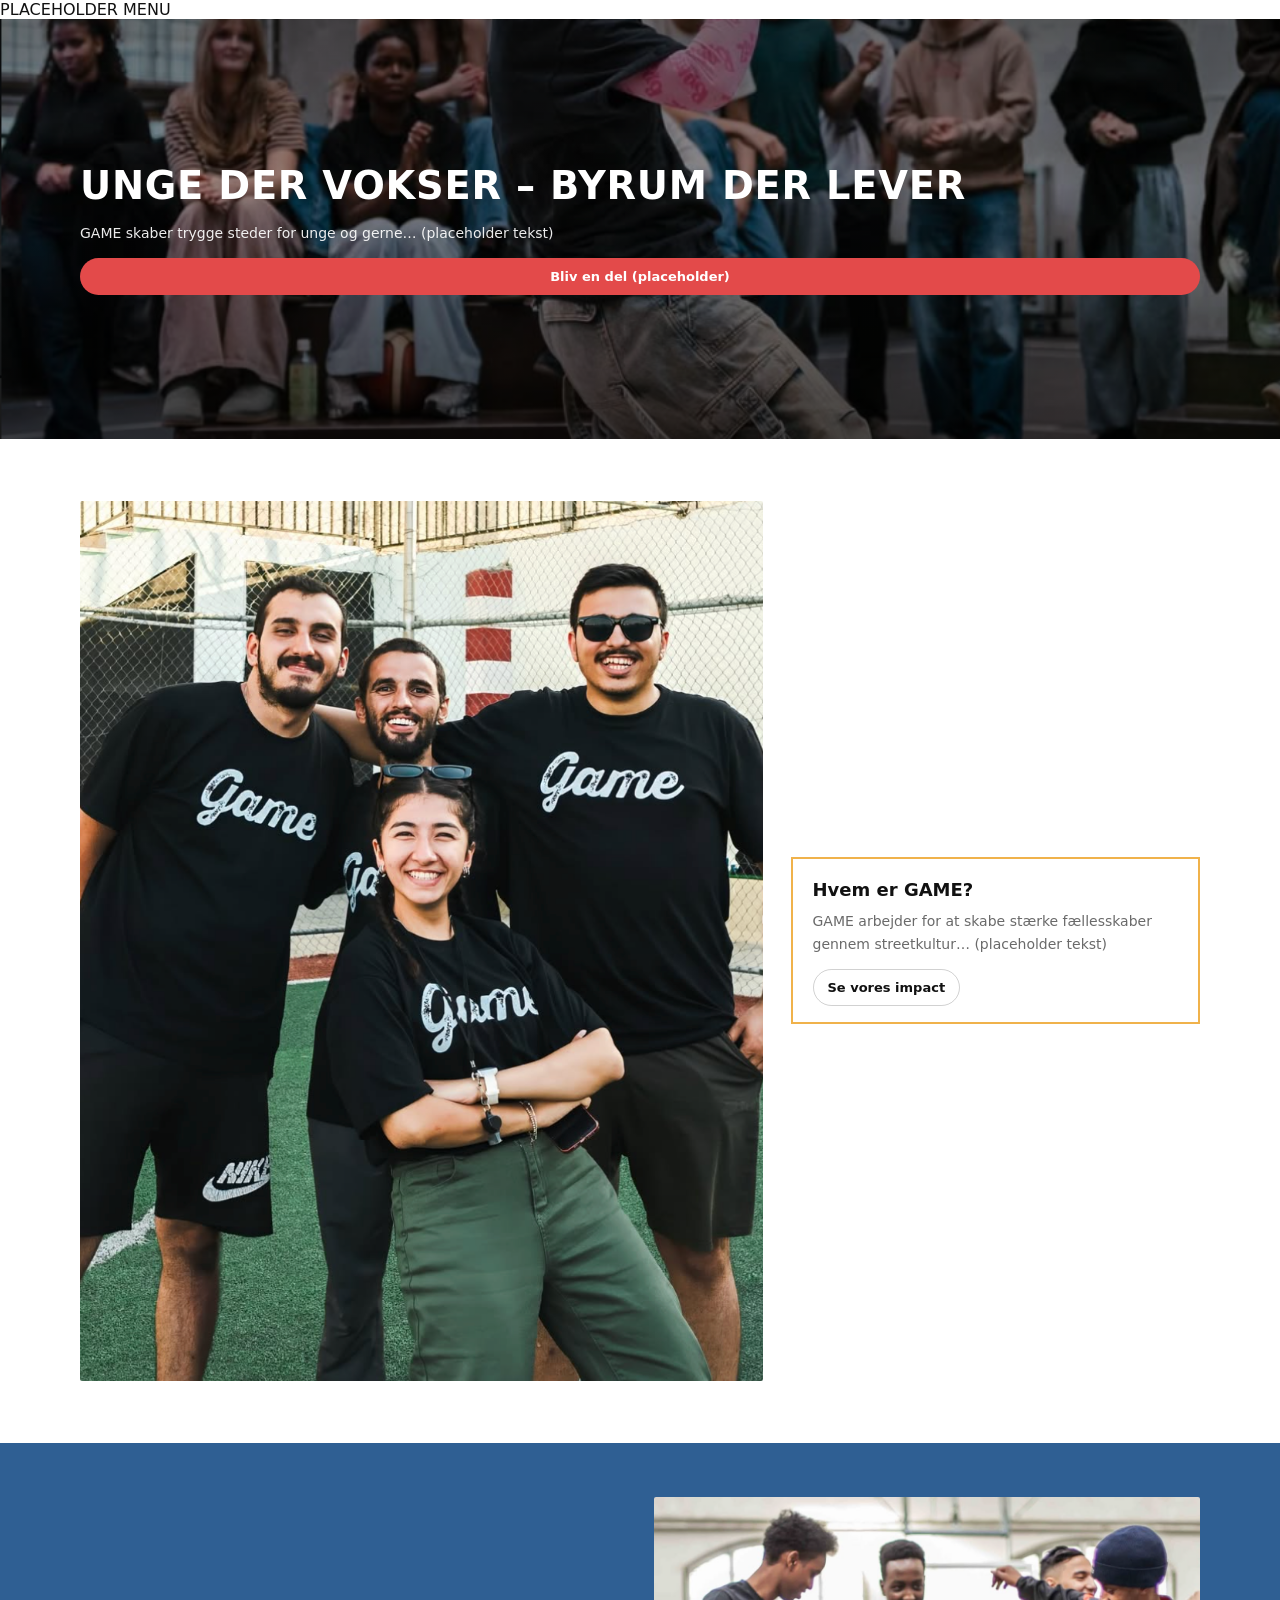
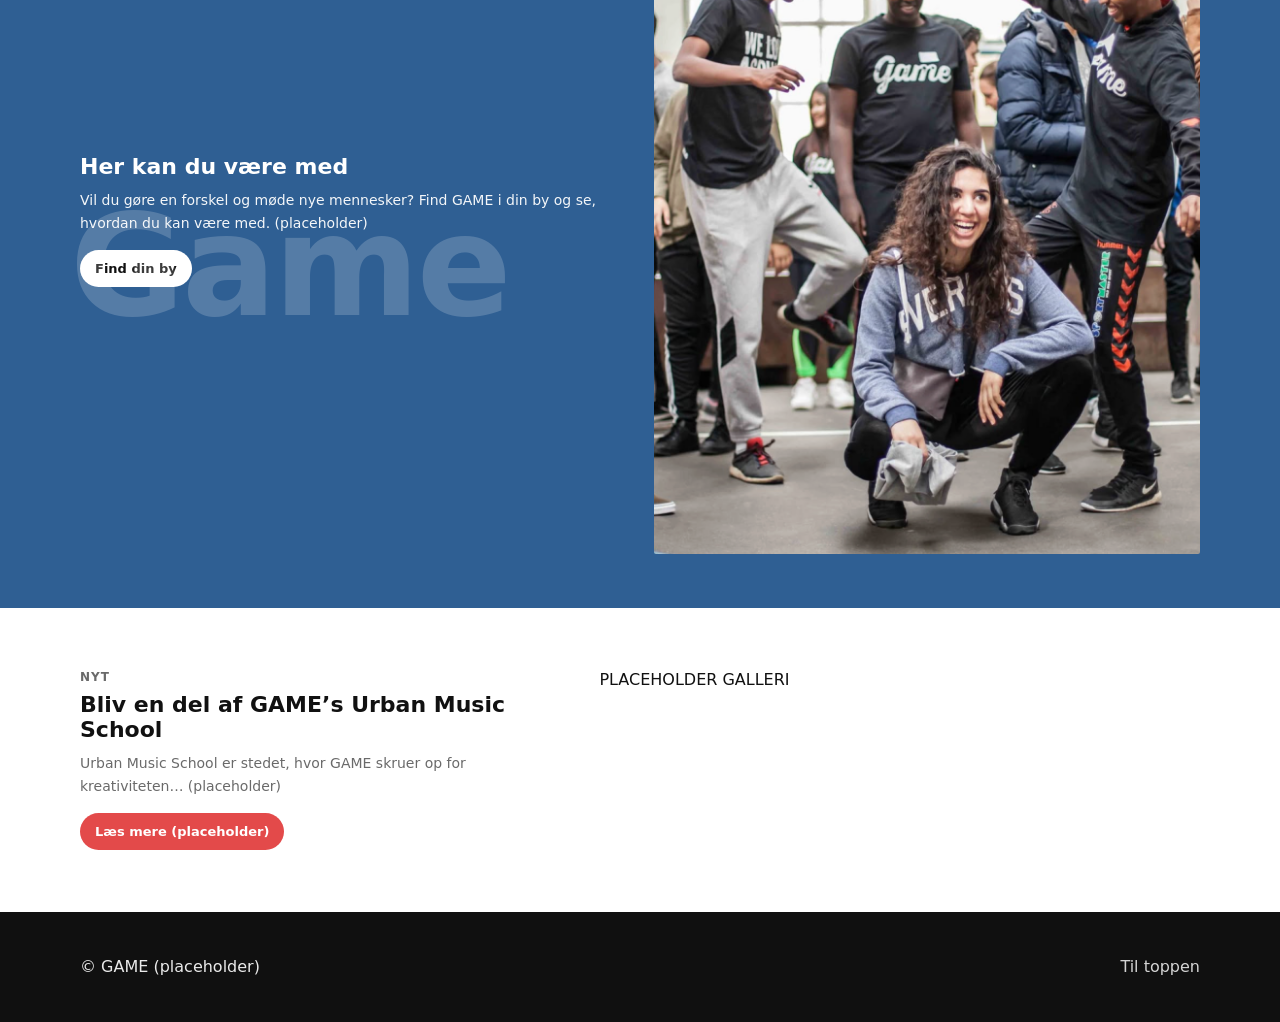
==== index.html @ f518ea64 "Forside 1st commit Mikkel" ====
<!doctype html>
<html lang="da">
<head>
  <meta charset="utf-8" />
  <meta name="viewport" content="width=device-width, initial-scale=1" />
  <title>GAME – Landing</title>
  <link rel="stylesheet" href="style.css" />
</head>

<body>
  <!-- HEADER / NAV -->
  <header>
PLACEHOLDER MENU
  </header>

  <!-- HERO -->
  <section class="hero">
    <img class="hero-img" src="billeder/hero.png" alt="" />
    <div class="hero-dim" aria-hidden="true"></div>

    <div class="container hero-inner">
      <h1 class="hero-title">UNGE DER VOKSER – BYRUM DER LEVER</h1>
      <p class="hero-sub">
        GAME skaber trygge steder for unge og gerne… (placeholder tekst)
      </p>
      <a class="btn btn-primary" href="#vaer-med">Bliv en del (placeholder)</a>
    </div>
  </section>

  <!-- WHO IS GAME -->
  <section class="section" id="hvem-er-game">
    <div class="container who-grid">
      <div class="who-img">
        <img src="billeder/hvem.png" alt="Placeholder billede" />
      </div>

      <div class="who-card">
        <div class="who-card-frame" aria-hidden="true"></div>
        <h2>Hvem er GAME?</h2>
        <p>
          GAME arbejder for at skabe stærke fællesskaber gennem streetkultur…
          (placeholder tekst)
        </p>
        <a class="btn btn-ghost" href="#">Se vores impact</a>
      </div>
    </div>
  </section>

  <!-- BLUE SECTION -->
  <section class="section section-blue" id="vaer-med">
    <div class="container blue-grid">
      <div class="blue-left">
        <h2>Her kan du være med</h2>
        <p>
          Vil du gøre en forskel og møde nye mennesker? Find GAME i din by og se,
          hvordan du kan være med. (placeholder)
        </p>
        <a class="btn btn-light" href="#">Find din by</a>

        <!-- watermark -->
        <div class="blue-watermark" aria-hidden="true">Game</div>
      </div>

      <div class="blue-right">
        <img src="billeder/med.png" alt="Placeholder billede" />
      </div>
    </div>
  </section>

  <!-- NEWS + SLIDER -->
  <section class="section" id="nyheder">
    <div class="container news-grid">
      <div class="news-left">
        <div class="kicker">NYT</div>
        <h2>Bliv en del af GAME’s Urban Music School</h2>
        <p>
          Urban Music School er stedet, hvor GAME skruer op for kreativiteten…
          (placeholder)
        </p>
        <a class="btn btn-primary" href="#">Læs mere (placeholder)</a>
      </div>

      <div>
        PLACEHOLDER GALLERI
      </div>
    
    </div>
  </section>


  <footer class="footer">
    <div class="container footer-inner">
      <p>© GAME (placeholder)</p>
      <a href="#top">Til toppen</a>
    </div>
  </footer>

</body>
</html>
---- style.css ----
:root{
  --container: 1120px;
  --gutter: 22px;

  --text: #111;
  --muted: #6a6a6a;

  --nav-bg: rgba(18,18,18,0.94);
  --nav-text: #f3f3f3;

  --primary: #e34a4a;
  --primary-dark: #cf3f3f;

  --blue: #2f5f93;
  --card-stroke: #f0b24b;

  --radius: 2px; /* screenshot er ret “skarp” */
}

*{ box-sizing: border-box; }
html, body{ height: 100%; }
body{
  margin:0;
  font-family: system-ui, -apple-system, Segoe UI, Roboto, Helvetica, Arial, sans-serif;
  color: var(--text);
}
img{ display:block; max-width:100%; }
a{ text-decoration:none; color:inherit; }
p{ line-height:1.6; }

.container{
  width: min(var(--container), calc(100% - (var(--gutter) * 2)));
  margin-inline:auto;
}

.no-scroll{ overflow:hidden; }

/* ---------------- Header ---------------- */
.site-header{
  background: var(--nav-bg);
  color: var(--nav-text);
  position: relative;
  z-index: 50;
}
.site-header.is-sticky{
  position: sticky;
  top: 0;
}

.header-inner{
  height: 64px;
  display:flex;
  align-items:center;
  justify-content:space-between;
  gap:16px;
}

.brand{
  display:flex;
  align-items:center;
  gap:10px;
  font-weight:800;
  letter-spacing:0.04em;
}
.brand-dot{
  width:10px; height:10px;
  border-radius:999px;
  background:#ffffffcc;
}
.brand-text{ font-size:12px; text-transform:uppercase; }

.nav{
  display:flex;
  align-items:center;
  gap:22px;
}
.nav-link{
  font-size:12px;
  text-transform:uppercase;
  letter-spacing:0.08em;
  opacity:0.92;
  padding:10px 2px;
}
.nav-link:hover{ opacity:1; }

.burger{
  display:none;
  width:46px; height:46px;
  border:0;
  background:transparent;
  cursor:pointer;
}
.burger span{
  display:block;
  height:2px;
  background: var(--nav-text);
  margin:7px 0;
  border-radius:2px;
}

/* mobile nav */
@media (max-width: 900px){
  .burger{ display:block; }

  .nav{
    position: fixed;
    inset: 64px 0 auto 0;
    background: var(--nav-bg);
    padding: 16px var(--gutter) 22px;
    display:none;
    flex-direction:column;
    align-items:flex-start;
    gap: 10px;
    border-top: 1px solid rgba(255,255,255,0.12);
  }
  .nav.is-open{ display:flex; }
  .nav-link{ width:100%; padding:12px 0; }
}

/* ---------------- Hero ---------------- */
.hero{
  position:relative;
  height: 420px;
  overflow:hidden;
}
.hero-img{
  position:absolute;
  inset:0;
  width:100%;
  height:100%;
  object-fit:cover;
}
.hero-dim{
  position:absolute;
  inset:0;
  background:
    linear-gradient(to bottom,
      rgba(0,0,0,0.55),
      rgba(0,0,0,0.38) 40%,
      rgba(0,0,0,0.70)
    );
}
.hero-inner{
  position:relative;
  height:100%;
  display:flex;
  flex-direction:column;
  justify-content:center;
  gap: 14px;
  color:#fff;
  padding: 0;
}
.hero-title{
  margin:0;
  text-transform:uppercase;
  font-weight:900;
  letter-spacing:0.02em;
  font-size: clamp(22px, 3vw, 40px);
}
.hero-sub{
  margin:0;
  max-width: 720px;
  color: rgba(255,255,255,0.92);
  font-size: 14px;
}

@media (max-width: 700px){
  .hero{ height: 460px; }
  .hero-inner{ justify-content:flex-end; padding-bottom: 34px; }
}

/* ---------------- Sections ---------------- */
.section{ padding: 62px 0; }

/* Who-grid */
.who-grid{
  display:grid;
  grid-template-columns: 1.25fr 0.75fr;
  gap: 28px;
  align-items:center;
}
.who-img img{
  border-radius: var(--radius);
}

.who-card{
  position:relative;
  background:#fff;
  padding: 22px 22px 18px;
}
.who-card-frame{
  position:absolute;
  inset: 0;
  border: 2px solid var(--card-stroke);
  pointer-events:none;
}
.who-card h2{
  margin:0 0 10px;
  font-weight:900;
  font-size: 18px;
}
.who-card p{
  margin:0 0 14px;
  color: var(--muted);
  font-size: 14px;
}

@media (max-width: 900px){
  .who-grid{ grid-template-columns: 1fr; }
  .who-card{ order: 2; }
}

/* Blue section */
.section-blue{
  background: var(--blue);
  color:#fff;
  overflow:hidden;
  position:relative;
  padding: 54px 0;
}
.blue-grid{
  display:grid;
  grid-template-columns: 1fr 1fr;
  gap: 28px;
  align-items:center;
  position:relative;
}
.blue-left{
  position:relative;
  padding-bottom: 10px;
}
.blue-left h2{
  margin:0 0 10px;
  font-weight:900;
  font-size: 22px;
}
.blue-left p{
  margin:0 0 16px;
  opacity:0.95;
  max-width: 520px;
  font-size: 14px;
}
.blue-watermark{
  position:absolute;
  left: -10px;
  bottom: -40px;
  font-size: 140px;
  font-weight: 900;
  opacity: 0.18;
  letter-spacing: -0.02em;
  line-height:1;
  user-select:none;
  pointer-events:none;
}
.blue-right img{
  border-radius: var(--radius);
  width:100%;
}

@media (max-width: 900px){
  .blue-grid{ grid-template-columns: 1fr; }
  .blue-watermark{ font-size: 110px; bottom:-34px; }
}

/* News + slider */
.news-grid{
  display:grid;
  grid-template-columns: 0.9fr 1.1fr;
  gap: 28px;
  align-items:start;
}
.kicker{
  font-size: 12px;
  font-weight: 900;
  letter-spacing: 0.08em;
  text-transform: uppercase;
  color: var(--muted);
  margin-bottom: 8px;
}
.news-left h2{
  margin:0 0 10px;
  font-weight: 900;
  font-size: 22px;
}
.news-left p{
  margin:0 0 16px;
  color: var(--muted);
  font-size: 14px;
}

@media (max-width: 900px){
  .news-grid{ grid-template-columns: 1fr; }
}

/* ---------------- Slider ---------------- */
.slider{
  position:relative;
  outline:none;
}
.slider-viewport{
  overflow:hidden;
  border-radius: var(--radius);
}
.slider-track{
  display:flex;
  transition: transform 320ms ease;
  will-change: transform;
}
.slide{
  flex: 0 0 100%;
}
.slide img{
  width:100%;
  height: 330px;
  object-fit: cover;
}

.arrow{
  position:absolute;
  top: 50%;
  transform: translateY(-50%);
  width: 42px;
  height: 42px;
  border-radius: 999px;
  border: 1px solid rgba(0,0,0,0.14);
  background: rgba(255,255,255,0.92);
  cursor:pointer;
  display:grid;
  place-items:center;
  font-size: 22px;
  line-height:1;
}
.arrow:hover{ background:#fff; }
.arrow.prev{ left: 10px; }
.arrow.next{ right: 10px; }

.dots{
  display:flex;
  justify-content:center;
  gap: 10px;
  padding-top: 12px;
}
.dot{
  width: 10px; height: 10px;
  border-radius: 999px;
  border: 1px solid rgba(0,0,0,0.28);
  background: #fff;
  opacity: 0.65;
  cursor:pointer;
}
.dot.is-active{
  opacity: 1;
  background: #111;
}

@media (max-width: 700px){
  .slide img{ height: 260px; }
}

/* ---------------- Buttons ---------------- */
.btn{
  display:inline-flex;
  align-items:center;
  justify-content:center;
  padding: 10px 14px;
  border-radius: 999px;
  font-weight: 800;
  font-size: 13px;
  border: 1px solid transparent;
  white-space: nowrap;
}
.btn-primary{
  background: var(--primary);
  color:#fff;
}
.btn-primary:hover{ background: var(--primary-dark); }

.btn-ghost{
  background: transparent;
  border-color: rgba(0,0,0,0.18);
  color: #111;
}
.btn-ghost:hover{ border-color: rgba(0,0,0,0.4); }

.btn-light{
  background:#fff;
  color:#111;
}
.btn-light:hover{ background:#f2f2f2; }

/* ---------------- Footer ---------------- */
.footer{
  background:#101010;
  color:#eaeaea;
  padding: 26px 0;
}
.footer-inner{
  display:flex;
  align-items:center;
  justify-content:space-between;
  gap: 14px;
}
.footer a{ opacity:0.9; }
.footer a:hover{ opacity:1; }
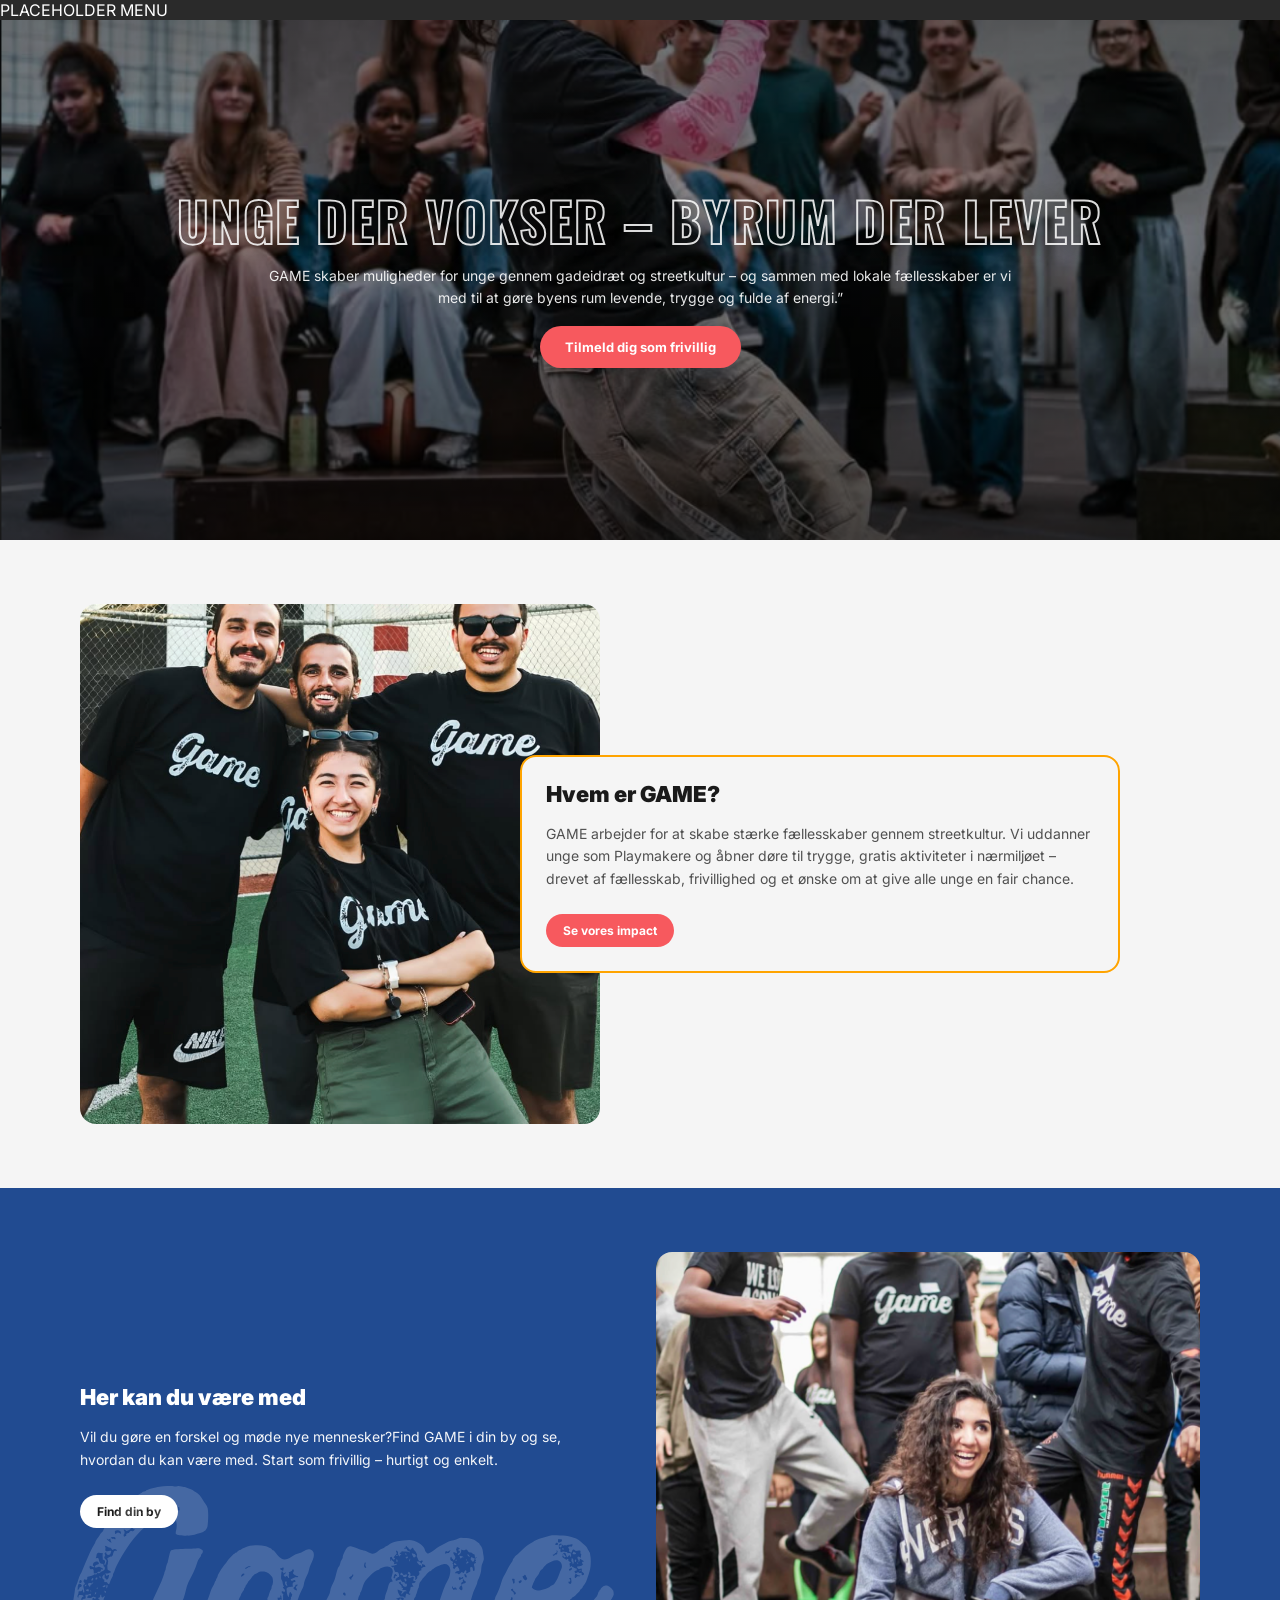
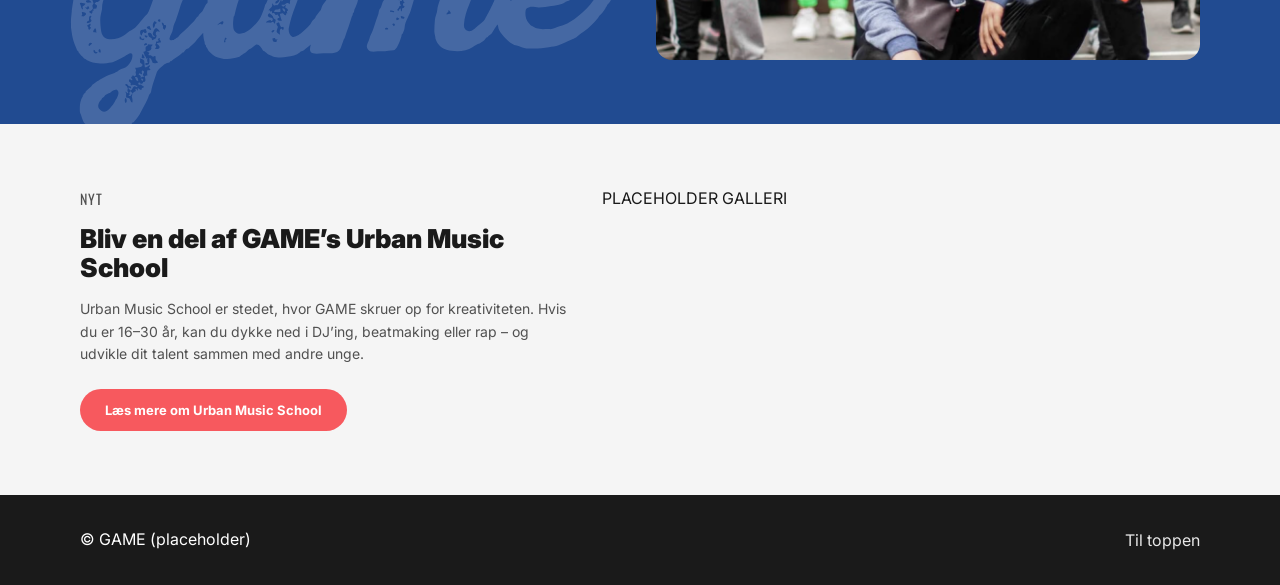
==== commit 2f1f853b: "forside 2nd commit mikkel" ====
--- a/index.html
+++ b/index.html
@@ -1,15 +1,22 @@
+<!-- =========================
+     index.html (COPY/PASTE)
+========================= -->
 <!doctype html>
 <html lang="da">
 <head>
   <meta charset="utf-8" />
   <meta name="viewport" content="width=device-width, initial-scale=1" />
   <title>GAME – Landing</title>
+
   <link rel="stylesheet" href="style.css" />
+
+  <link rel="preconnect" href="https://fonts.googleapis.com">
+  <link rel="preconnect" href="https://fonts.gstatic.com" crossorigin>
+  <link href="https://fonts.googleapis.com/css2?family=Inter:wght@100..900&family=Oswald:wght@200..700&display=swap" rel="stylesheet">
 </head>
 
 <body>
-  <!-- HEADER / NAV -->
-  <header>
+  <header class="site-header" id="top">
 PLACEHOLDER MENU
   </header>
 
@@ -21,72 +28,64 @@
     <div class="container hero-inner">
       <h1 class="hero-title">UNGE DER VOKSER – BYRUM DER LEVER</h1>
       <p class="hero-sub">
-        GAME skaber trygge steder for unge og gerne… (placeholder tekst)
-      </p>
-      <a class="btn btn-primary" href="#vaer-med">Bliv en del (placeholder)</a>
+      GAME skaber muligheder for unge gennem gadeidræt og streetkultur – og sammen med lokale fællesskaber er vi med til at gøre byens rum levende, trygge og fulde af energi.”      </p>
+      <a class="btn btn-primary" href="#vaer-med">Tilmeld dig som frivillig</a>
     </div>
   </section>
 
-  <!-- WHO IS GAME -->
+  <!-- HVEM ER GAME -->
   <section class="section" id="hvem-er-game">
     <div class="container who-grid">
-      <div class="who-img">
-        <img src="billeder/hvem.png" alt="Placeholder billede" />
+      <div class="who-photo">
+        <img src="billeder/hvem.png" alt="Billede af GAME (placeholder)" />
       </div>
 
       <div class="who-card">
-        <div class="who-card-frame" aria-hidden="true"></div>
         <h2>Hvem er GAME?</h2>
         <p>
-          GAME arbejder for at skabe stærke fællesskaber gennem streetkultur…
-          (placeholder tekst)
+        GAME arbejder for at skabe stærke fællesskaber gennem streetkultur. Vi uddanner unge som Playmakere og åbner døre til trygge, gratis aktiviteter i nærmiljøet – drevet af fællesskab, frivillighed og et ønske om at give alle unge en fair chance.
         </p>
-        <a class="btn btn-ghost" href="#">Se vores impact</a>
+        <a class="btn btn-primary btn-small" href="#">Se vores impact</a>
       </div>
     </div>
   </section>
 
-  <!-- BLUE SECTION -->
+  <!-- BLÅ SEKTION -->
   <section class="section section-blue" id="vaer-med">
     <div class="container blue-grid">
       <div class="blue-left">
         <h2>Her kan du være med</h2>
         <p>
-          Vil du gøre en forskel og møde nye mennesker? Find GAME i din by og se,
-          hvordan du kan være med. (placeholder)
+        Vil du gøre en forskel og møde nye mennesker?Find GAME i din by og se, hvordan du kan være med. +Start som frivillig – hurtigt og enkelt.
         </p>
-        <a class="btn btn-light" href="#">Find din by</a>
 
-        <!-- watermark -->
-        <div class="blue-watermark" aria-hidden="true">Game</div>
+        <a class="btn btn-light btn-small" href="#">Find din by</a>
+        <img src="gamelogowhite.svg" class="blue-watermark" aria-hidden="true"></img>
       </div>
 
       <div class="blue-right">
-        <img src="billeder/med.png" alt="Placeholder billede" />
+        <img class="blue-img" src="billeder/med.png" alt="Aktivitetsbillede (placeholder)" />
       </div>
     </div>
   </section>
 
-  <!-- NEWS + SLIDER -->
+  <!-- NYHEDER + GALLERI -->
   <section class="section" id="nyheder">
-    <div class="container news-grid">
-      <div class="news-left">
-        <div class="kicker">NYT</div>
-        <h2>Bliv en del af GAME’s Urban Music School</h2>
-        <p>
-          Urban Music School er stedet, hvor GAME skruer op for kreativiteten…
-          (placeholder)
-        </p>
-        <a class="btn btn-primary" href="#">Læs mere (placeholder)</a>
-      </div>
-
-      <div>
+      <div class="container news-grid">
+        <div class="news-left">
+          <div class="kicker">NYT</div>
+          <h2>Bliv en del af GAME’s Urban Music School</h2>
+          <p>
+          Urban Music School er stedet, hvor GAME skruer op for kreativiteten. Hvis du er 16–30 år, kan du dykke ned i DJ’ing, beatmaking eller rap – og udvikle dit talent sammen med andre unge.
+          </p>
+          <a class="btn btn-primary" href="#">Læs mere om Urban Music School</a>
+        </div>
+        
+    <div>
         PLACEHOLDER GALLERI
-      </div>
-    
     </div>
   </section>
-
 
   <footer class="footer">
     <div class="container footer-inner">
@@ -95,5 +94,6 @@
     </div>
   </footer>
 
+
 </body>
 </html>
--- a/style.css
+++ b/style.css
@@ -1,91 +1,104 @@
+/* =========================
+   style.css (COPY/PASTE)
+========================= */
 :root{
-  --container: 1120px;
-  --gutter: 22px;
-
-  --text: #111;
-  --muted: #6a6a6a;
-
-  --nav-bg: rgba(18,18,18,0.94);
-  --nav-text: #f3f3f3;
-
-  --primary: #e34a4a;
-  --primary-dark: #cf3f3f;
-
-  --blue: #2f5f93;
-  --card-stroke: #f0b24b;
-
-  --radius: 2px; /* screenshot er ret “skarp” */
-}
-
-*{ box-sizing: border-box; }
-html, body{ height: 100%; }
+  /* GRID (designmanual) */
+  --container: 1280px;
+  --pad-desktop: 80px;
+  --pad-tablet: 32px;
+  --pad-mobile: 16px;
+
+  /* 8px spacing */
+  --s1: 8px;
+  --s2: 16px;
+  --s3: 24px;
+  --s4: 32px;
+  --s5: 48px;
+  --s6: 64px;
+
+  /* Farver */
+  --primary: #FFA400;
+  --text: #1A1A1A;
+  --white: #FFFFFF;
+  --bg: #F5F5F5;
+
+  --cta: #F7595E;
+  --cta-hover: #FF4F00;
+
+  --blue: #214B91;
+
+  --nav-height: 64px;
+  --nav-gap: 32px;
+
+  --btn-radius: 100px;
+  --card-radius: 16px; /* tættere på Figma */
+}
+
+*{ box-sizing:border-box; }
+html, body{ height:100%; }
+
 body{
   margin:0;
-  font-family: system-ui, -apple-system, Segoe UI, Roboto, Helvetica, Arial, sans-serif;
+  background: var(--bg);
   color: var(--text);
-}
+  font-family: "Inter", system-ui, -apple-system, Segoe UI, Roboto, Helvetica, Arial, sans-serif;
+}
+
 img{ display:block; max-width:100%; }
-a{ text-decoration:none; color:inherit; }
-p{ line-height:1.6; }
+a{ color:inherit; text-decoration:none; }
+p{ margin:0; line-height:1.6; }
 
 .container{
-  width: min(var(--container), calc(100% - (var(--gutter) * 2)));
+  max-width: var(--container);
   margin-inline:auto;
-}
-
-.no-scroll{ overflow:hidden; }
-
-/* ---------------- Header ---------------- */
+  padding-inline: var(--pad-desktop);
+}
+@media (max-width: 900px){
+  .container{ padding-inline: var(--pad-tablet); }
+}
+@media (max-width: 560px){
+  .container{ padding-inline: var(--pad-mobile); }
+}
+
+/* ---------- HEADER ---------- */
 .site-header{
-  background: var(--nav-bg);
-  color: var(--nav-text);
+  background: rgba(26,26,26,0.92);
+  color: var(--white);
   position: relative;
   z-index: 50;
 }
-.site-header.is-sticky{
-  position: sticky;
-  top: 0;
-}
-
 .header-inner{
-  height: 64px;
+  height: var(--nav-height);
   display:flex;
   align-items:center;
   justify-content:space-between;
-  gap:16px;
-}
-
-.brand{
-  display:flex;
-  align-items:center;
-  gap:10px;
-  font-weight:800;
-  letter-spacing:0.04em;
-}
-.brand-dot{
-  width:10px; height:10px;
-  border-radius:999px;
-  background:#ffffffcc;
-}
-.brand-text{ font-size:12px; text-transform:uppercase; }
-
+  gap: var(--s3);
+}
+.brand-mark{
+  width: 44px;
+  height: 24px;
+  border-radius: 6px;
+  background: rgba(255,255,255,0.14);
+  display:inline-block;
+}
 .nav{
   display:flex;
   align-items:center;
-  gap:22px;
+  gap: var(--nav-gap);
 }
 .nav-link{
-  font-size:12px;
-  text-transform:uppercase;
-  letter-spacing:0.08em;
-  opacity:0.92;
-  padding:10px 2px;
+  font-family: "Oswald", "Inter", sans-serif;
+  font-size: 14px;
+  letter-spacing: 0.06em;
+  text-transform: uppercase;
+  opacity: 0.92;
+  padding: 10px 0;
 }
 .nav-link:hover{ opacity:1; }
 
 .burger{
   display:none;
-  width:46px; height:46px;
+  width:48px; height:48px;
   border:0;
   background:transparent;
   cursor:pointer;
@@ -93,35 +106,41 @@
 .burger span{
   display:block;
   height:2px;
-  background: var(--nav-text);
+  background: var(--white);
   margin:7px 0;
-  border-radius:2px;
-}
-
-/* mobile nav */
+  border-radius:999px;
+}
+
+/* Mobilmenu – JS toggler .is-open */
 @media (max-width: 900px){
   .burger{ display:block; }
 
   .nav{
     position: fixed;
-    inset: 64px 0 auto 0;
-    background: var(--nav-bg);
-    padding: 16px var(--gutter) 22px;
+    left: 0;
+    right: 0;
+    top: var(--nav-height);
+    background: rgba(26,26,26,0.96);
+    padding: var(--s4) var(--pad-tablet);
     display:none;
     flex-direction:column;
     align-items:flex-start;
-    gap: 10px;
+    gap: var(--s2);
     border-top: 1px solid rgba(255,255,255,0.12);
   }
   .nav.is-open{ display:flex; }
   .nav-link{ width:100%; padding:12px 0; }
 }
-
-/* ---------------- Hero ---------------- */
+@media (max-width: 560px){
+  .nav{ padding-inline: var(--pad-mobile); }
+}
+
+/* ---------- HERO ---------- */
 .hero{
   position:relative;
-  height: 420px;
+  height: 520px;
   overflow:hidden;
+  background:#111;
 }
 .hero-img{
   position:absolute;
@@ -133,196 +152,239 @@
 .hero-dim{
   position:absolute;
   inset:0;
-  background:
-    linear-gradient(to bottom,
-      rgba(0,0,0,0.55),
-      rgba(0,0,0,0.38) 40%,
-      rgba(0,0,0,0.70)
-    );
+  background: linear-gradient(to bottom,
+    rgba(0,0,0,0.55),
+    rgba(0,0,0,0.38) 40%,
+    rgba(0,0,0,0.70)
+  );
 }
 .hero-inner{
   position:relative;
   height:100%;
   display:flex;
   flex-direction:column;
+  align-items:center;
   justify-content:center;
-  gap: 14px;
-  color:#fff;
-  padding: 0;
-}
+  text-align:center;
+  gap: var(--s2);
+  color: var(--white);
+}
+
+/* Outline-only (som du nævnte) */
 .hero-title{
   margin:0;
-  text-transform:uppercase;
-  font-weight:900;
-  letter-spacing:0.02em;
-  font-size: clamp(22px, 3vw, 40px);
+  font-family: "Oswald", "Inter", sans-serif;
+  text-transform: uppercase;
+  font-weight: 700;
+  letter-spacing: 0.03em;
+  font-size: clamp(34px, 4.2vw, 64px);
+  line-height: 1.05;
+
+  color: transparent;
+  -webkit-text-stroke: 2px rgba(255,255,255,0.86);
+  text-shadow: 0 2px 18px rgba(0,0,0,0.35);
 }
 .hero-sub{
-  margin:0;
-  max-width: 720px;
-  color: rgba(255,255,255,0.92);
-  font-size: 14px;
-}
-
+  max-width: 760px;
+  font-size: 14px;
+  color: rgba(255,255,255,0.90);
+}
 @media (max-width: 700px){
-  .hero{ height: 460px; }
-  .hero-inner{ justify-content:flex-end; padding-bottom: 34px; }
-}
-
-/* ---------------- Sections ---------------- */
-.section{ padding: 62px 0; }
-
-/* Who-grid */
+  .hero{ height: 560px; }
+  .hero-title{ -webkit-text-stroke-width: 1.6px; }
+  .hero-inner{ justify-content:flex-end; padding-bottom: var(--s5); }
+}
+
+/* ---------- SECTIONS ---------- */
+.section{
+  padding-block: var(--s6);
+}
+
+/* ======================================================
+   HVEM ER GAME (Figma overlap: kort overlapper fra højre)
+====================================================== */
 .who-grid{
-  display:grid;
-  grid-template-columns: 1.25fr 0.75fr;
-  gap: 28px;
-  align-items:center;
-}
-.who-img img{
-  border-radius: var(--radius);
-}
-
+  position: relative;
+  display: grid;
+  grid-template-columns: 520px 1fr; /* billede venstre, kort højre */
+  gap: 0; /* overlap styrer vi med margin */
+  align-items: center;
+}
+
+/* billed-boks med stabilt format (så aspect ratio ikke “drifter”) */
+.who-photo{
+  width: 520px;
+  aspect-ratio: 1 / 1;           /* tæt på Figma (nær-kvadratisk) */
+  border-radius: var(--card-radius);
+  overflow: hidden;
+  background: #ddd;
+}
+.who-photo img{
+  width:100%;
+  height:100%;
+  object-fit: cover;
+}
+
+/* kortet ligger i højre kolonne men trækkes ind over billedet */
 .who-card{
-  position:relative;
-  background:#fff;
-  padding: 22px 22px 18px;
-}
-.who-card-frame{
-  position:absolute;
-  inset: 0;
-  border: 2px solid var(--card-stroke);
-  pointer-events:none;
-}
+  background: var(--bg);
+  border: 2px solid var(--primary);
+  border-radius: var(--card-radius);
+  padding: 24px;
+  width: min(640px, 100%);
+  margin-left: -80px;            /* selve overlap-effekten */
+  box-shadow: none;
+}
+
 .who-card h2{
-  margin:0 0 10px;
-  font-weight:900;
-  font-size: 18px;
+  margin: 0 0 var(--s2);
+  font-weight: 900;
+  font-size: 22px;
 }
 .who-card p{
-  margin:0 0 14px;
-  color: var(--muted);
-  font-size: 14px;
-}
-
-@media (max-width: 900px){
-  .who-grid{ grid-template-columns: 1fr; }
-  .who-card{ order: 2; }
-}
-
-/* Blue section */
+  margin: 0 0 var(--s3);
+  color: rgba(26,26,26,0.75);
+  font-size: 14px;
+}
+
+/* Responsive: stack på mobil, ingen overlap */
+@media (max-width: 980px){
+  .who-grid{
+    grid-template-columns: 1fr;
+    gap: var(--s3);
+    align-items: start;
+  }
+  .who-photo{
+    width: 100%;
+    aspect-ratio: 16 / 10;
+  }
+  .who-card{
+    width: 100%;
+    margin-left: 0;
+    margin-top: -40px; /* lille overlap opad er okay på mobil */
+  }
+}
+@media (max-width: 560px){
+  .who-card{ margin-top: -28px; }
+}
+
+/* ---------- BLÅ SEKTION ---------- */
 .section-blue{
   background: var(--blue);
-  color:#fff;
+  color: var(--white);
+  position:relative;
   overflow:hidden;
-  position:relative;
-  padding: 54px 0;
+  padding: var(--s6) 0;
 }
 .blue-grid{
   display:grid;
   grid-template-columns: 1fr 1fr;
-  gap: 28px;
-  align-items:center;
-  position:relative;
+  gap: var(--s4);
+  align-items:center;
 }
 .blue-left{
-  position:relative;
-  padding-bottom: 10px;
+  position: relative;
 }
 .blue-left h2{
-  margin:0 0 10px;
-  font-weight:900;
+  margin: 0 0 var(--s2);
+  font-weight: 900;
   font-size: 22px;
 }
 .blue-left p{
-  margin:0 0 16px;
-  opacity:0.95;
+  margin: 0 0 var(--s3);
   max-width: 520px;
+  opacity: 0.95;
   font-size: 14px;
 }
 .blue-watermark{
   position:absolute;
   left: -10px;
-  bottom: -40px;
-  font-size: 140px;
-  font-weight: 900;
-  opacity: 0.18;
-  letter-spacing: -0.02em;
-  line-height:1;
+  bottom: -200px;
+  width: 100%;
+  height: auto;
+  opacity: 0.16;
+  pointer-events:none;
   user-select:none;
-  pointer-events:none;
-}
-.blue-right img{
-  border-radius: var(--radius);
+  transform: rotate(-2deg);
+}
+.blue-right{
+  width: 100%;
+  aspect-ratio: 4 / 3;
+  overflow:hidden;
+  border-radius: var(--card-radius);
+  background:#ddd;
+}
+.blue-img{
   width:100%;
-}
-
+  height:100%;
+  object-fit: cover;
+}
 @media (max-width: 900px){
   .blue-grid{ grid-template-columns: 1fr; }
-  .blue-watermark{ font-size: 110px; bottom:-34px; }
-}
-
-/* News + slider */
+  .blue-watermark{ font-size: 120px; bottom: -42px; }
+  .blue-right{ aspect-ratio: 16 / 10; }
+}
+
+/* ---------- NYHEDER ---------- */
 .news-grid{
   display:grid;
   grid-template-columns: 0.9fr 1.1fr;
-  gap: 28px;
+  gap: var(--s4);
   align-items:start;
 }
 .kicker{
-  font-size: 12px;
-  font-weight: 900;
+  font-family: "Oswald", "Inter", sans-serif;
+  font-size: 14px;
   letter-spacing: 0.08em;
   text-transform: uppercase;
-  color: var(--muted);
-  margin-bottom: 8px;
+  color: rgba(26,26,26,0.75);
+  margin-bottom: var(--s2);
 }
 .news-left h2{
-  margin:0 0 10px;
+  margin: 0 0 var(--s2);
   font-weight: 900;
-  font-size: 22px;
+  font-size: 26px;
+  line-height: 1.1;
 }
 .news-left p{
-  margin:0 0 16px;
-  color: var(--muted);
-  font-size: 14px;
-}
-
+  margin: 0 0 var(--s3);
+  color: rgba(26,26,26,0.75);
+  font-size: 14px;
+}
 @media (max-width: 900px){
   .news-grid{ grid-template-columns: 1fr; }
 }
 
-/* ---------------- Slider ---------------- */
-.slider{
-  position:relative;
-  outline:none;
-}
+/* ---------- SLIDER SKELETON ---------- */
+.slider{ position:relative; }
 .slider-viewport{
   overflow:hidden;
-  border-radius: var(--radius);
+  border-radius: var(--card-radius);
+  background:#fff;
 }
 .slider-track{
   display:flex;
+  transform: translateX(0%);
   transition: transform 320ms ease;
   will-change: transform;
 }
-.slide{
-  flex: 0 0 100%;
-}
-.slide img{
+.slide{ flex: 0 0 100%; }
+.slide-img{
   width:100%;
-  height: 330px;
+  aspect-ratio: 16 / 10;
   object-fit: cover;
-}
-
+  display:block;
+}
+
+/* Pile */
 .arrow{
   position:absolute;
   top: 50%;
   transform: translateY(-50%);
-  width: 42px;
-  height: 42px;
+  width: 44px;
+  height: 44px;
   border-radius: 999px;
-  border: 1px solid rgba(0,0,0,0.14);
+  border: 1px solid rgba(26,26,26,0.20);
   background: rgba(255,255,255,0.92);
   cursor:pointer;
   display:grid;
@@ -330,75 +392,77 @@
   font-size: 22px;
   line-height:1;
 }
-.arrow:hover{ background:#fff; }
 .arrow.prev{ left: 10px; }
 .arrow.next{ right: 10px; }
 
+/* Dots */
 .dots{
   display:flex;
   justify-content:center;
   gap: 10px;
-  padding-top: 12px;
+  padding-top: var(--s2);
 }
 .dot{
-  width: 10px; height: 10px;
+  width: 10px;
+  height: 10px;
   border-radius: 999px;
-  border: 1px solid rgba(0,0,0,0.28);
-  background: #fff;
-  opacity: 0.65;
+  border: 1px solid rgba(26,26,26,0.30);
+  background:#fff;
+  opacity:0.6;
   cursor:pointer;
 }
 .dot.is-active{
-  opacity: 1;
-  background: #111;
-}
-
-@media (max-width: 700px){
-  .slide img{ height: 260px; }
-}
-
-/* ---------------- Buttons ---------------- */
+  opacity:1;
+  background: var(--text);
+}
+
+/* ---------- KNAPPER ---------- */
 .btn{
   display:inline-flex;
   align-items:center;
   justify-content:center;
-  padding: 10px 14px;
-  border-radius: 999px;
-  font-weight: 800;
+  padding: 12px 24px;
+  border-radius: var(--btn-radius);
+  font-weight: 700;
   font-size: 13px;
   border: 1px solid transparent;
   white-space: nowrap;
 }
+.btn-small{
+  padding: 8px 16px;
+  font-size: 12px;
+}
 .btn-primary{
-  background: var(--primary);
-  color:#fff;
-}
-.btn-primary:hover{ background: var(--primary-dark); }
-
+  background: var(--cta);
+  color: var(--white);
+}
+.btn-primary:hover{ background: var(--cta-hover); }
+
+.btn-light{
+  background: var(--white);
+  color: var(--text);
+}
+.btn-light:hover{ background:#f0f0f0; }
+
+/* ghost til evt. senere */
 .btn-ghost{
   background: transparent;
-  border-color: rgba(0,0,0,0.18);
-  color: #111;
-}
-.btn-ghost:hover{ border-color: rgba(0,0,0,0.4); }
-
-.btn-light{
-  background:#fff;
-  color:#111;
-}
-.btn-light:hover{ background:#f2f2f2; }
-
-/* ---------------- Footer ---------------- */
+  border-color: rgba(26,26,26,0.18);
+  color: var(--text);
+}
+.btn-ghost:hover{ border-color: rgba(26,26,26,0.40); }
+
+/* ---------- FOOTER ---------- */
 .footer{
-  background:#101010;
-  color:#eaeaea;
-  padding: 26px 0;
+  background: var(--text);
+  color: var(--white);
+  padding-block: var(--s4);
 }
 .footer-inner{
   display:flex;
   align-items:center;
   justify-content:space-between;
-  gap: 14px;
+  gap: var(--s3);
 }
 .footer a{ opacity:0.9; }
 .footer a:hover{ opacity:1; }
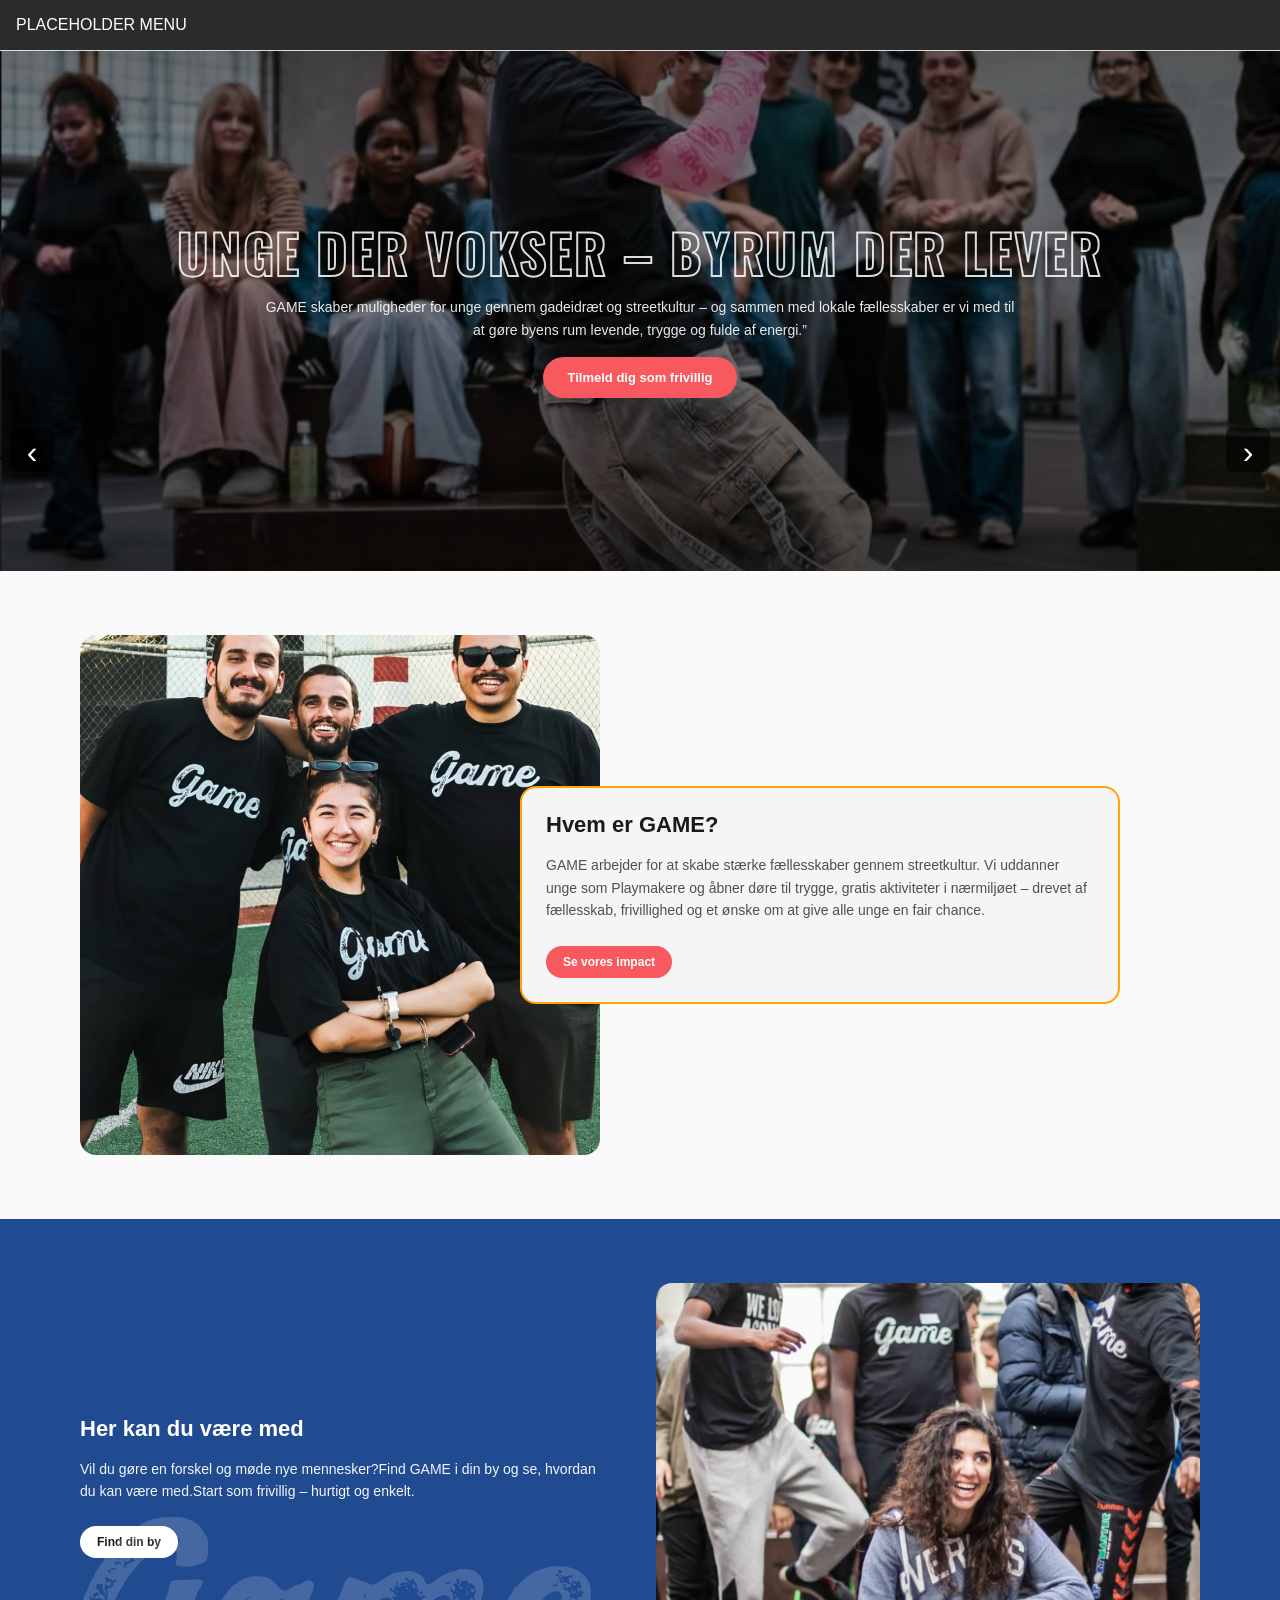
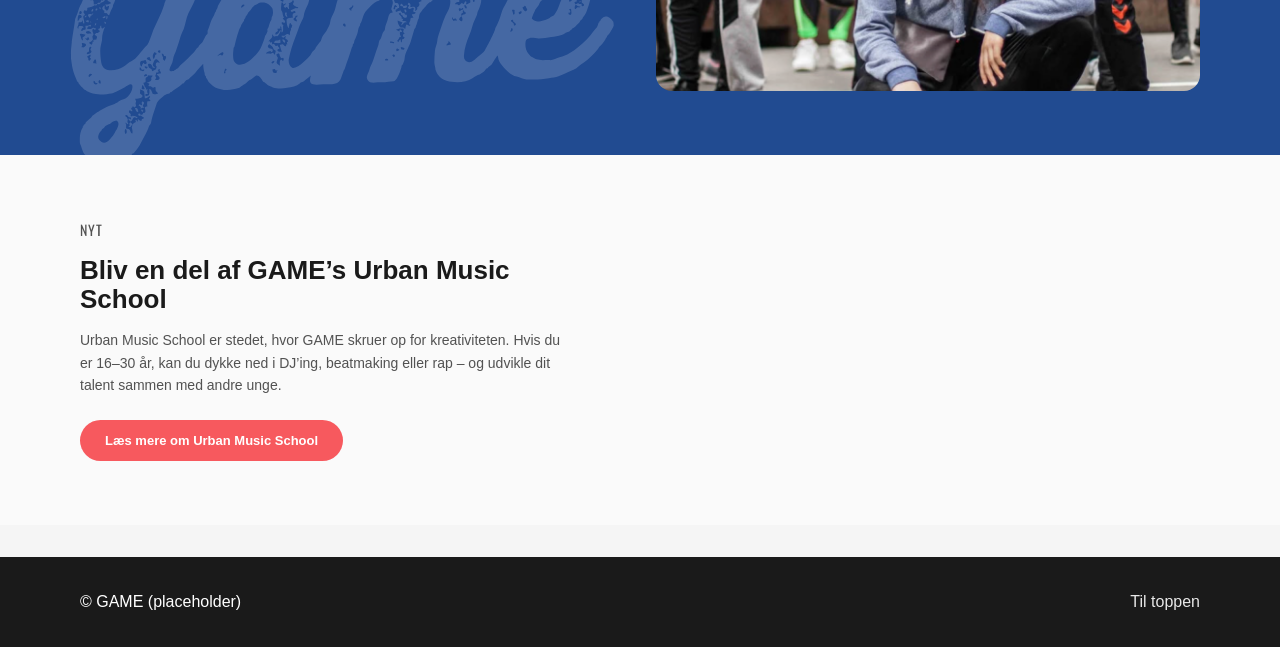
==== commit 9248560a: "ret" ====
--- a/index.html
+++ b/index.html
@@ -56,8 +56,7 @@
       <div class="blue-left">
         <h2>Her kan du være med</h2>
         <p>
-        Vil du gøre en forskel og møde nye mennesker?Find GAME i din by og se, hvordan du kan være med. -Start som frivillig – hurtigt og enkelt.
+        Vil du gøre en forskel og møde nye mennesker?Find GAME i din by og se, hvordan du kan være med.Start som frivillig – hurtigt og enkelt.
         </p>
 
         <a class="btn btn-light btn-small" href="#">Find din by</a>
@@ -83,10 +82,24 @@
         </div>
         
     <div>
-        PLACEHOLDER GALLERI
+       <main>
     </div>
   </section>
 
+  <section>
+      <!-- Pile -->
+    <button id="prevBtn" class="arrow arrow--left">‹</button>
+    <button id="nextBtn" class="arrow arrow--right">›</button>
+
+    <!-- Her indsætter JavaScript billederne -->
+    <section id="gallery" class="gallery"></section>
+
+</main>
+
+<script src="billedegalleri.js"></script>
+  </section>
+
+  
   <footer class="footer">
     <div class="container footer-inner">
       <p>© GAME (placeholder)</p>
--- a/style.css
+++ b/style.css
@@ -452,6 +452,76 @@
 }
 .btn-ghost:hover{ border-color: rgba(26,26,26,0.40); }
 
+body {
+   margin: 0;
+   font-family: Arial, sans-serif;
+   background: #fafafa;
+}
+
+
+header {
+   padding: 1rem;
+   background: #fff3cd;
+   border-bottom: 1px solid #ddd;
+}
+
+
+/* ===== MOBILE FIRST ===== */
+/* 1 billede ad gangen + centreret */
+.gallery {
+   display: grid;
+   grid-template-columns: 1fr; /* ét billede */
+   gap: 1rem;
+   padding: 1rem;
+   justify-items: center; /* centrerer billederne */
+   background-color: #f5f5f5;
+}
+
+
+.gallery__item img {
+   width: 100%;        /* gør billedet fleksibelt på mobil */
+   max-width: 400px;   /* men må gerne være 400px på større skærme */
+   height: 400px;
+   object-fit: cover;
+}
+
+
+/* Pile */
+.arrow {
+   position: fixed;
+   top: 50%;
+   transform: translateY(-50%);
+   background: #00000088;
+   color: white;
+   border: none;
+   font-size: 2rem;
+   padding: 0.5rem 1rem;
+   cursor: pointer;
+   z-index: 10;
+   border-radius: 6px;
+}
+
+
+.arrow--left {
+   left: 10px;
+}
+
+
+.arrow--right {
+   right: 10px;
+}
+
+
+/* ===== DESKTOP ===== */
+/* 3 billeder i række + centreret */
+@media (min-width: 768px) {
+   .gallery {
+       grid-template-columns: repeat(3, 1fr);
+       justify-items: center;
+   }
+}
+
+
 /* ---------- FOOTER ---------- */
 .footer{
   background: var(--text);
@@ -466,3 +536,6 @@
 }
 .footer a{ opacity:0.9; }
 .footer a:hover{ opacity:1; }
+
+
+
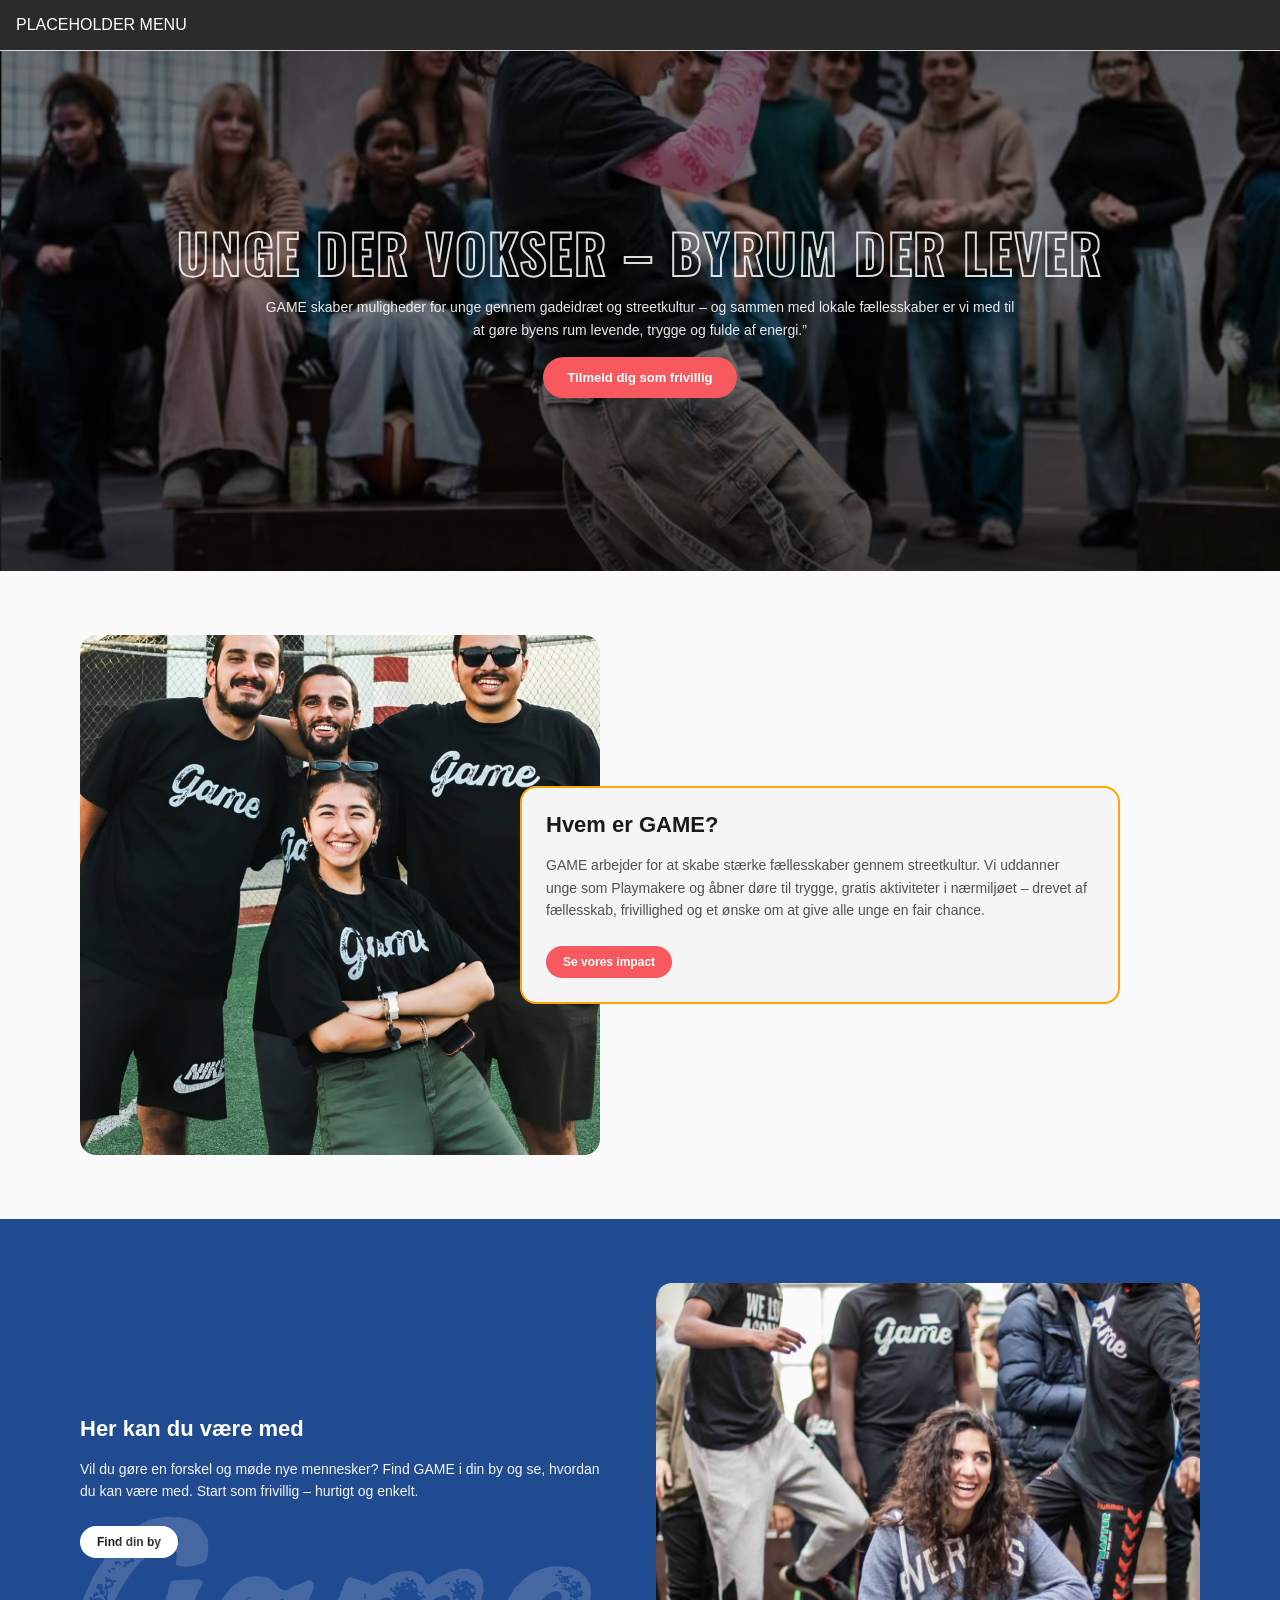
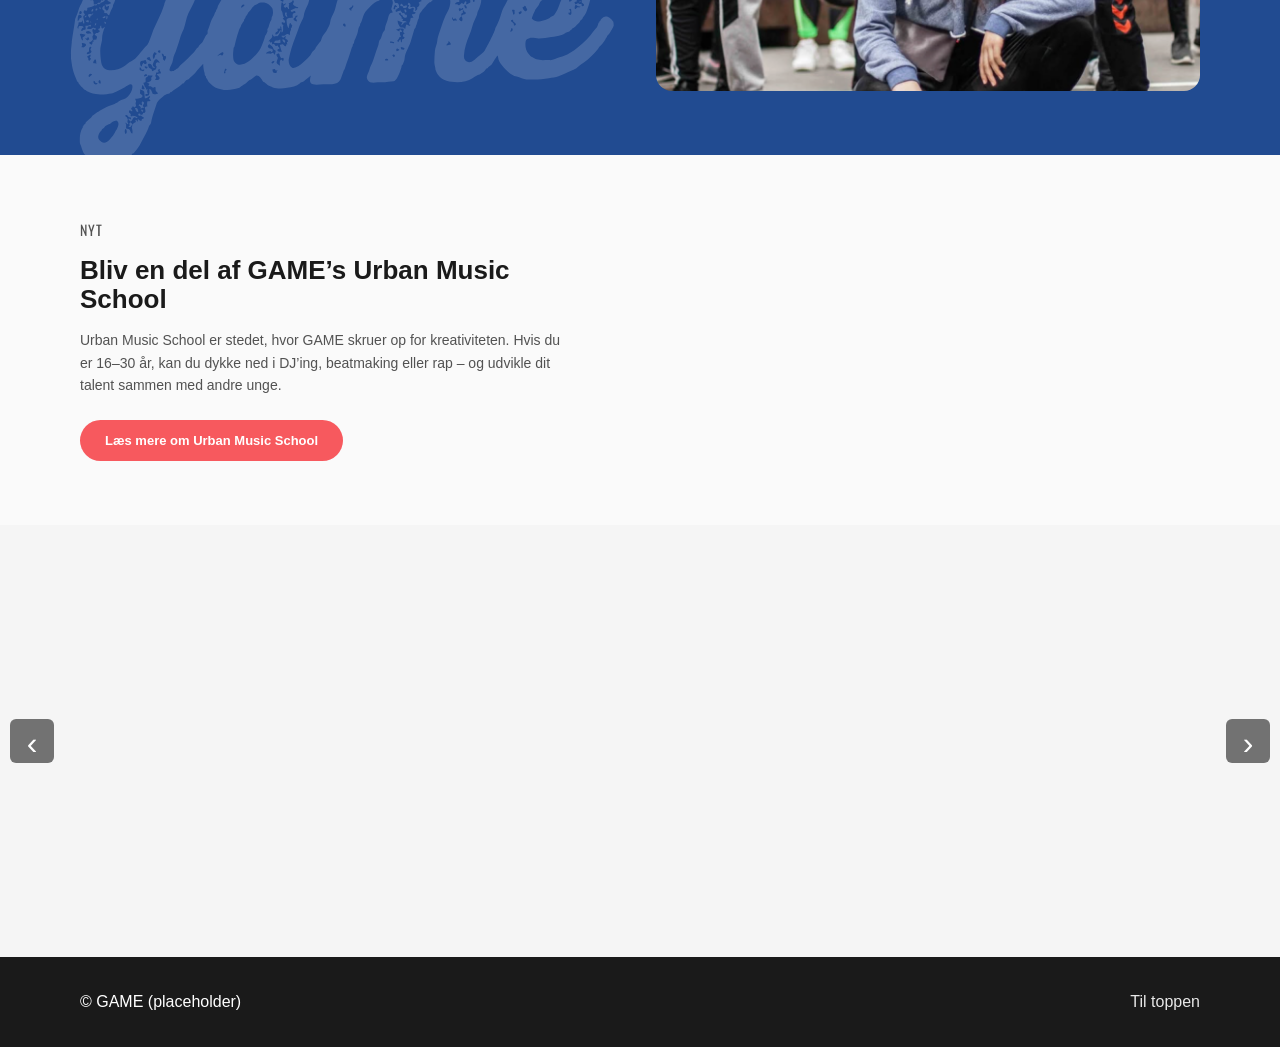
==== commit 7641d509: "galleri" ====
--- a/index.html
+++ b/index.html
@@ -1,6 +1,3 @@
-<!-- =========================
-     index.html (COPY/PASTE)
-========================= -->
 <!doctype html>
 <html lang="da">
 <head>
@@ -16,8 +13,9 @@
 </head>
 
 <body>
+
   <header class="site-header" id="top">
-PLACEHOLDER MENU
+    PLACEHOLDER MENU
   </header>
 
   <!-- HERO -->
@@ -28,7 +26,8 @@
     <div class="container hero-inner">
       <h1 class="hero-title">UNGE DER VOKSER – BYRUM DER LEVER</h1>
       <p class="hero-sub">
-      GAME skaber muligheder for unge gennem gadeidræt og streetkultur – og sammen med lokale fællesskaber er vi med til at gøre byens rum levende, trygge og fulde af energi.”      </p>
+        GAME skaber muligheder for unge gennem gadeidræt og streetkultur – og sammen med lokale fællesskaber er vi med til at gøre byens rum levende, trygge og fulde af energi.”
+      </p>
       <a class="btn btn-primary" href="#vaer-med">Tilmeld dig som frivillig</a>
     </div>
   </section>
@@ -43,7 +42,7 @@
       <div class="who-card">
         <h2>Hvem er GAME?</h2>
         <p>
-        GAME arbejder for at skabe stærke fællesskaber gennem streetkultur. Vi uddanner unge som Playmakere og åbner døre til trygge, gratis aktiviteter i nærmiljøet – drevet af fællesskab, frivillighed og et ønske om at give alle unge en fair chance.
+          GAME arbejder for at skabe stærke fællesskaber gennem streetkultur. Vi uddanner unge som Playmakere og åbner døre til trygge, gratis aktiviteter i nærmiljøet – drevet af fællesskab, frivillighed og et ønske om at give alle unge en fair chance.
         </p>
         <a class="btn btn-primary btn-small" href="#">Se vores impact</a>
       </div>
@@ -56,11 +55,11 @@
       <div class="blue-left">
         <h2>Her kan du være med</h2>
         <p>
-        Vil du gøre en forskel og møde nye mennesker?Find GAME i din by og se, hvordan du kan være med.Start som frivillig – hurtigt og enkelt.
+          Vil du gøre en forskel og møde nye mennesker? Find GAME i din by og se, hvordan du kan være med. Start som frivillig – hurtigt og enkelt.
         </p>
 
         <a class="btn btn-light btn-small" href="#">Find din by</a>
-        <img src="gamelogowhite.svg" class="blue-watermark" aria-hidden="true"></img>
+        <img src="gamelogowhite.svg" class="blue-watermark" aria-hidden="true">
       </div>
 
       <div class="blue-right">
@@ -69,37 +68,38 @@
     </div>
   </section>
 
-  <!-- NYHEDER + GALLERI -->
+  <!-- NYHEDER -->
   <section class="section" id="nyheder">
-      <div class="container news-grid">
-        <div class="news-left">
-          <div class="kicker">NYT</div>
-          <h2>Bliv en del af GAME’s Urban Music School</h2>
-          <p>
+    <div class="container news-grid">
+      <div class="news-left">
+        <div class="kicker">NYT</div>
+        <h2>Bliv en del af GAME’s Urban Music School</h2>
+        <p>
           Urban Music School er stedet, hvor GAME skruer op for kreativiteten. Hvis du er 16–30 år, kan du dykke ned i DJ’ing, beatmaking eller rap – og udvikle dit talent sammen med andre unge.
-          </p>
-          <a class="btn btn-primary" href="#">Læs mere om Urban Music School</a>
-        </div>
-        
-    <div>
-       <main>
+        </p>
+        <a class="btn btn-primary" href="#">Læs mere om Urban Music School</a>
+      </div>
     </div>
   </section>
 
-  <section>
-      <!-- Pile -->
+  <!-- GALLERI + PILE -->
+  <!-- GALLERI -->
+<main>
+  <section class="gallery-section">
+
+    <!-- Pile -->
     <button id="prevBtn" class="arrow arrow--left">‹</button>
     <button id="nextBtn" class="arrow arrow--right">›</button>
 
-    <!-- Her indsætter JavaScript billederne -->
+    <!-- Galleri -->
     <section id="gallery" class="gallery"></section>
 
+  </section>
 </main>
 
 <script src="billedegalleri.js"></script>
-  </section>
 
-  
+
   <footer class="footer">
     <div class="container footer-inner">
       <p>© GAME (placeholder)</p>
@@ -107,6 +107,5 @@
     </div>
   </footer>
 
-
 </body>
-</html>
+</html>
--- a/style.css
+++ b/style.css
@@ -486,19 +486,22 @@
 }
 
 
-/* Pile */
+.gallery-section {
+    position: relative; /* vigtigt! – pile placeres relativt til galleriet */
+}
+
 .arrow {
-   position: fixed;
-   top: 50%;
-   transform: translateY(-50%);
-   background: #00000088;
-   color: white;
-   border: none;
-   font-size: 2rem;
-   padding: 0.5rem 1rem;
-   cursor: pointer;
-   z-index: 10;
-   border-radius: 6px;
+    position: absolute; /* ikke fixed */
+    top: 50%;
+    transform: translateY(-50%);
+    background: #00000088;
+    color: white;
+    border: none;
+    font-size: 2rem;
+    padding: 0.5rem 1rem;
+    cursor: pointer;
+    z-index: 5;
+    border-radius: 6px;
 }
 
 
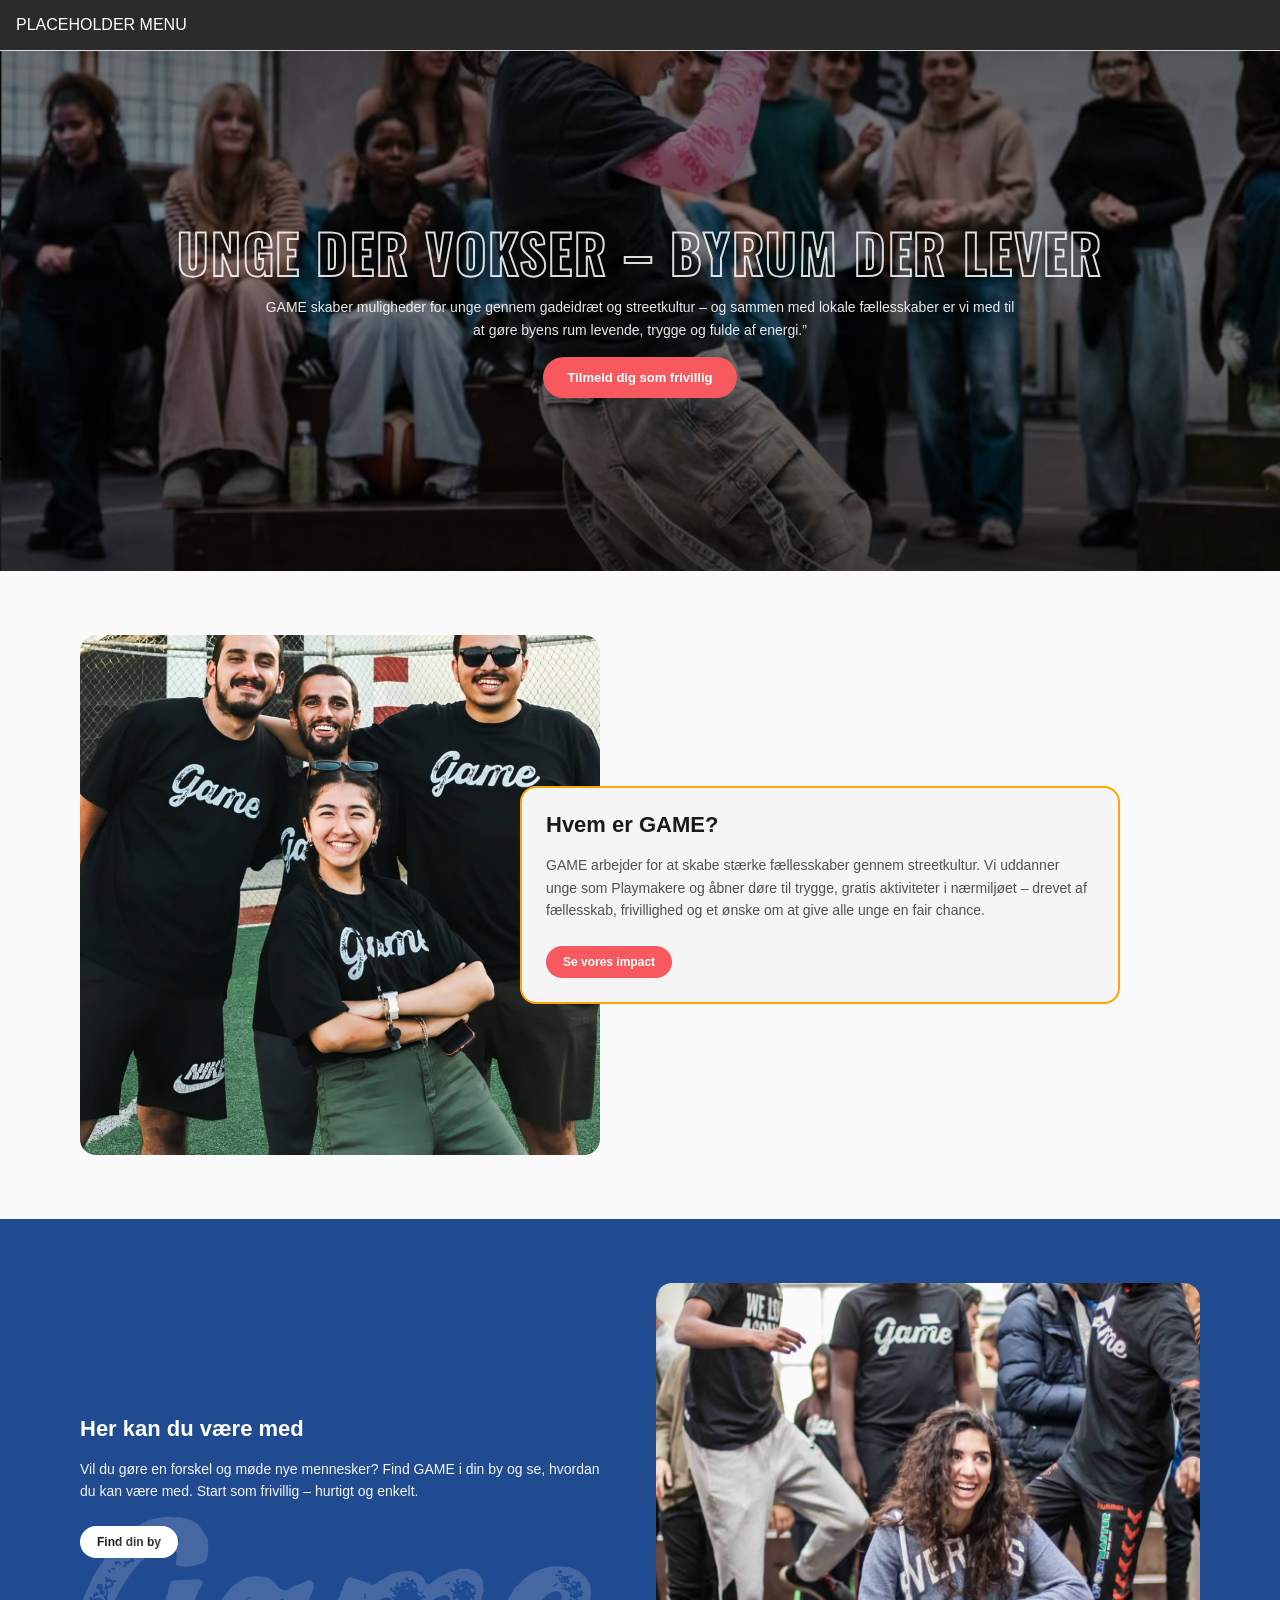
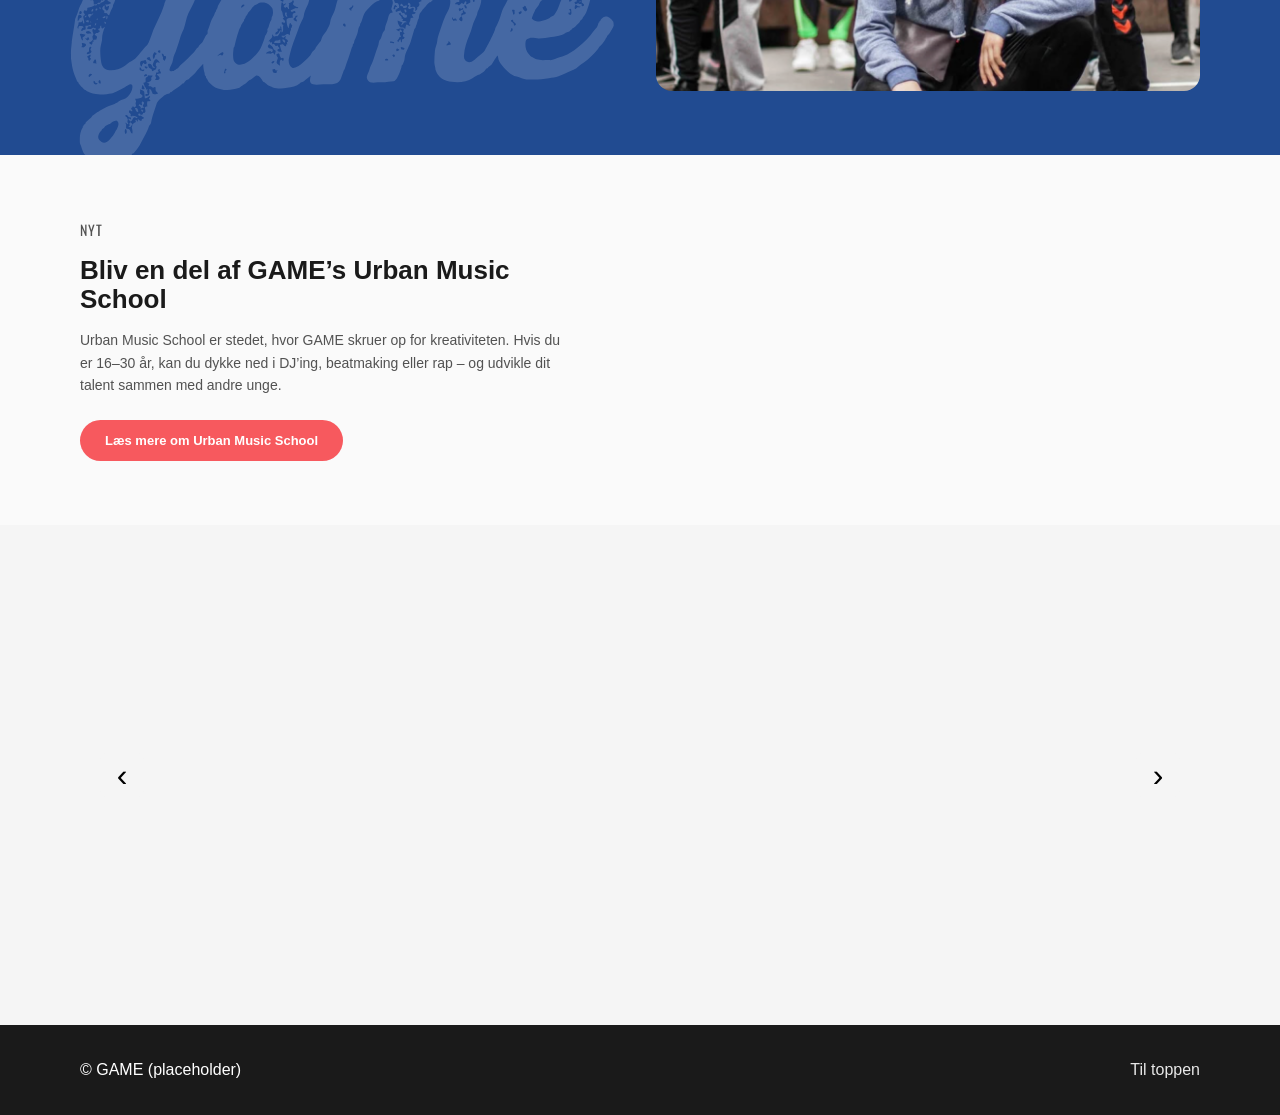
==== commit 52447dd9: "Burger menu" ====
--- a/index.html
+++ b/index.html
@@ -107,5 +107,7 @@
     </div>
   </footer>
 
+  <script src="menu.js"></script>
+
 </body>
 </html>
--- a/style.css
+++ b/style.css
@@ -494,11 +494,10 @@
     position: absolute; /* ikke fixed */
     top: 50%;
     transform: translateY(-50%);
-    background: #00000088;
-    color: white;
+    color: rgb(0, 0, 0);
     border: none;
+    background-color: #F5F5F5;
     font-size: 2rem;
-    padding: 0.5rem 1rem;
     cursor: pointer;
     z-index: 5;
     border-radius: 6px;
@@ -514,15 +513,25 @@
    right: 10px;
 }
 
-
-/* ===== DESKTOP ===== */
-/* 3 billeder i række + centreret */
 @media (min-width: 768px) {
    .gallery {
        grid-template-columns: repeat(3, 1fr);
        justify-items: center;
+       padding: 0 200px; /* 👈 giver luft i siderne */
+       padding-top: 50px;
+       padding-bottom: 50px;
    }
-}
+   .arrow--left {
+   left: 100px;
+}
+
+.arrow--right {
+   right: 100px;
+}
+}
+
+
+
 
 
 /* ---------- FOOTER ---------- */
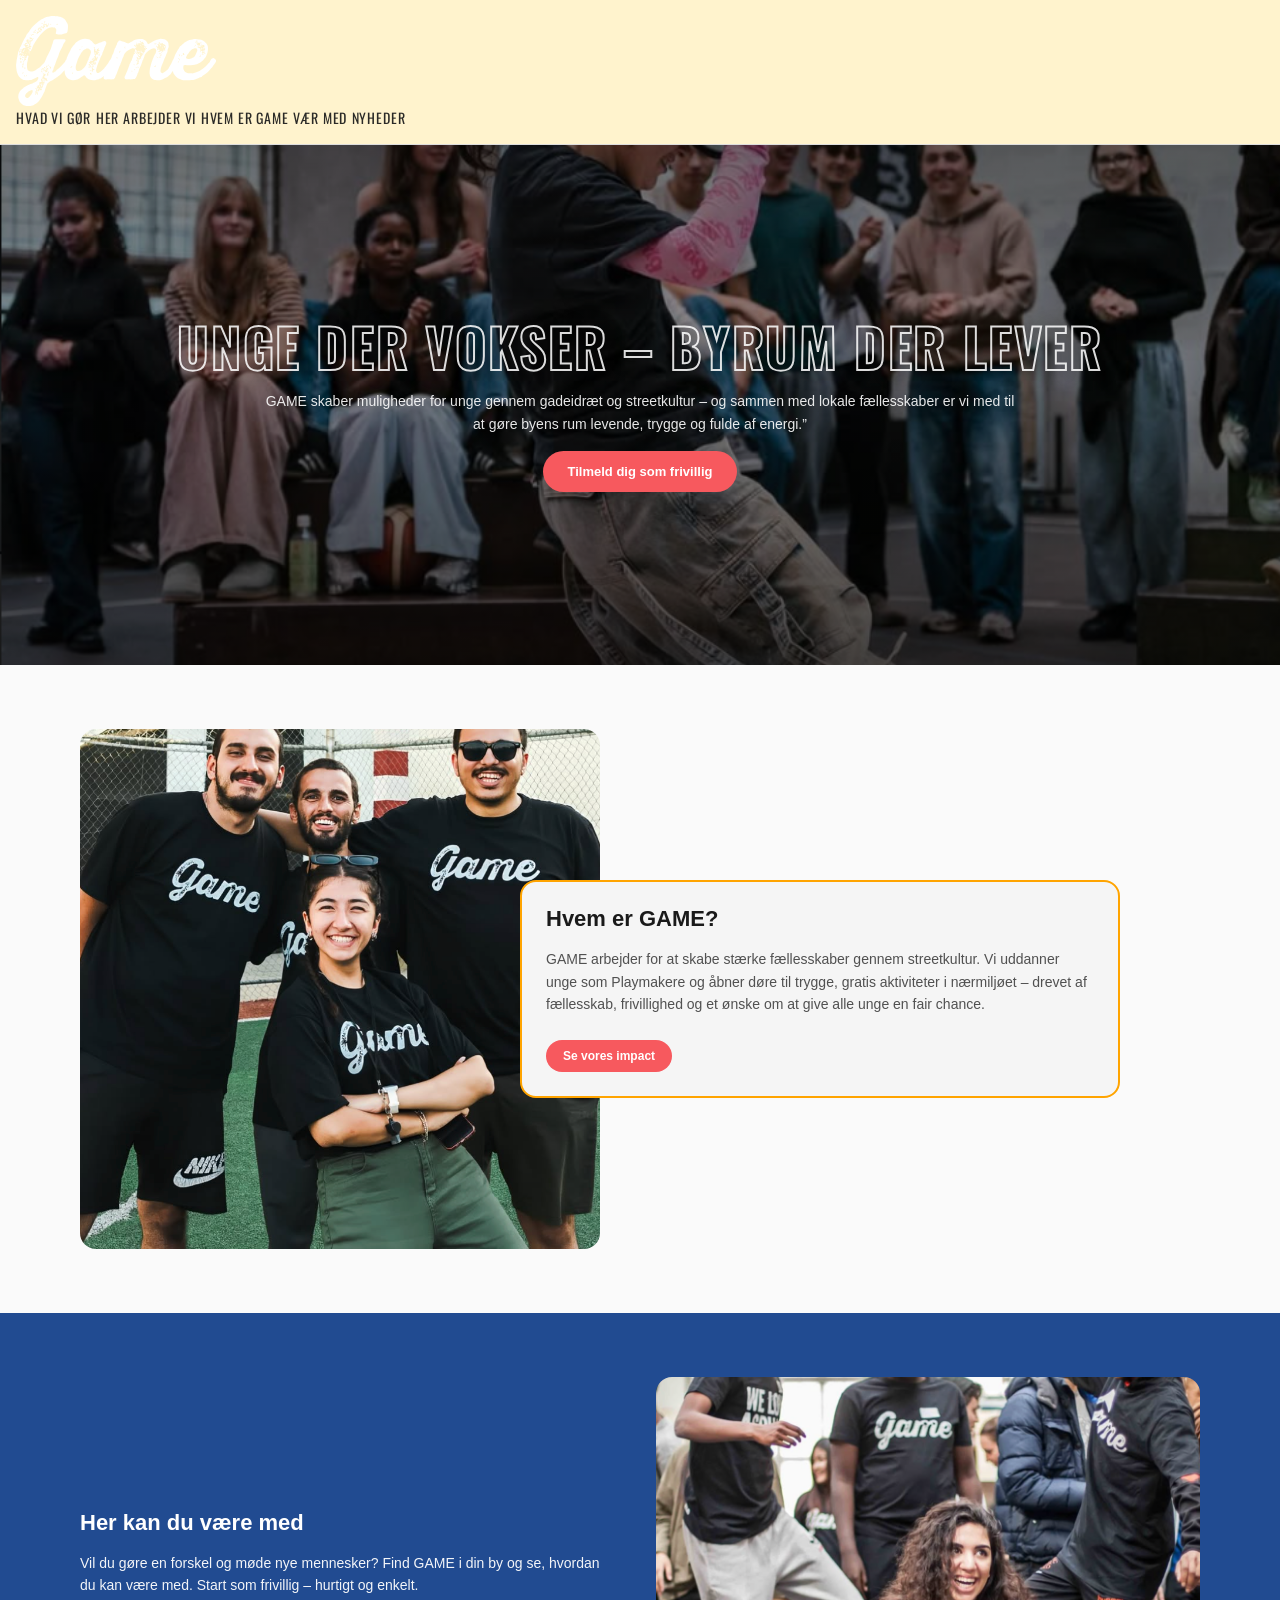
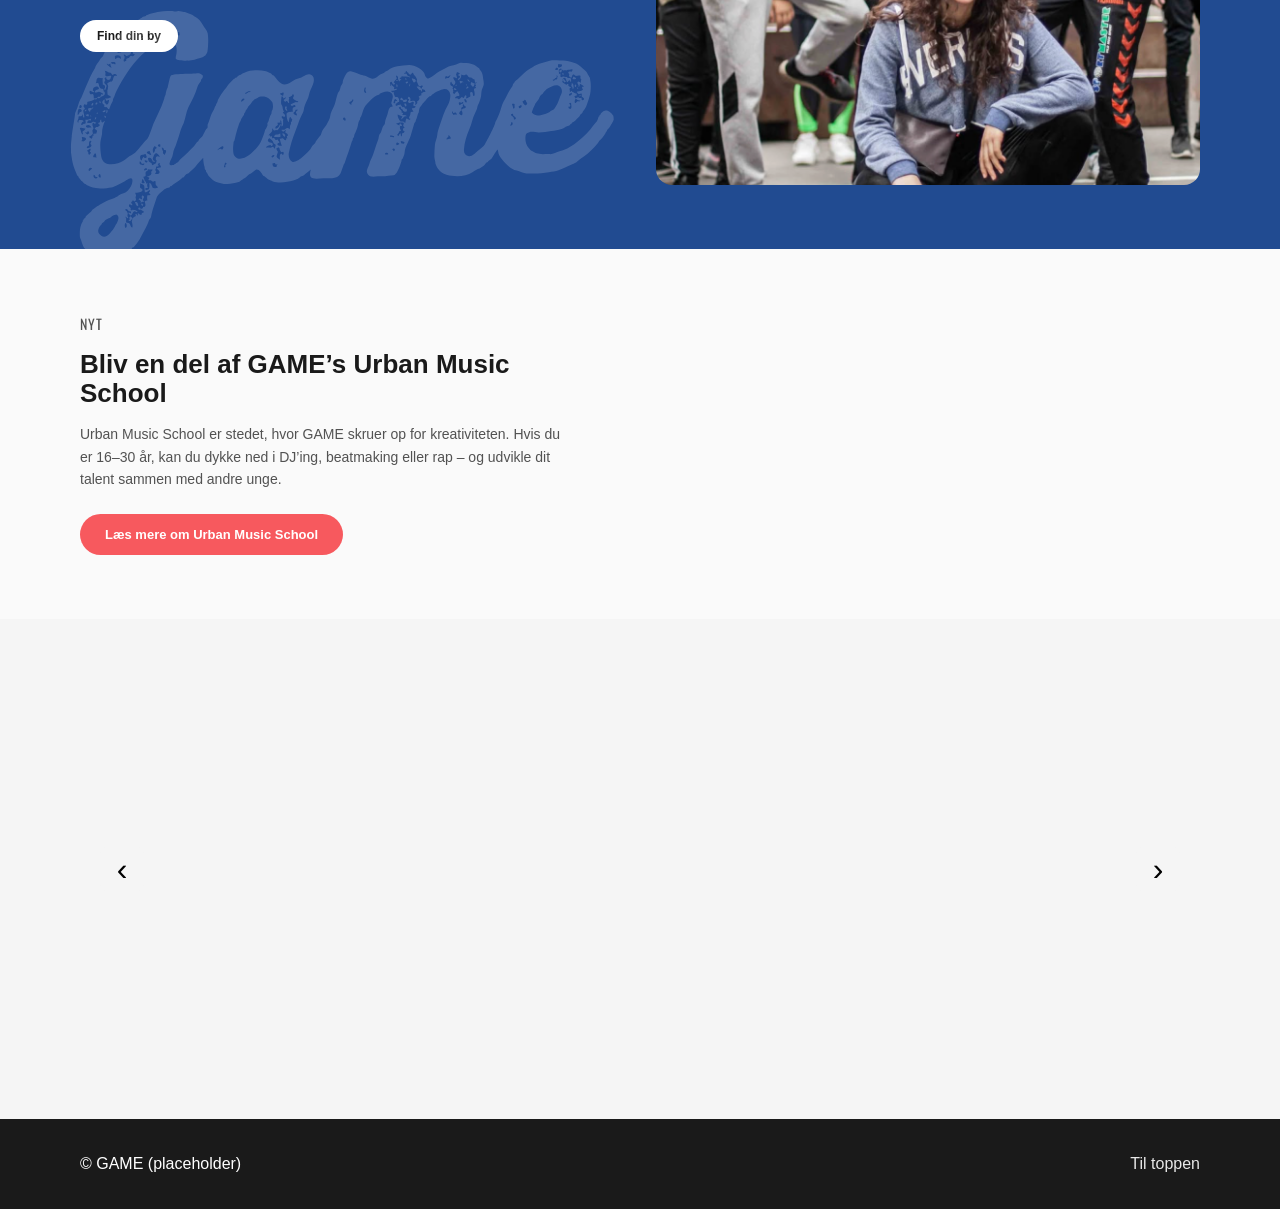
==== commit fa3eaf8d: "Menu på main" ====
--- a/index.html
+++ b/index.html
@@ -14,9 +14,29 @@
 
 <body>
 
-  <header class="site-header" id="top">
-    PLACEHOLDER MENU
-  </header>
+  <header class="navbar">
+  <div class="nav-inner">
+
+    <div class="logo">
+      <img src="gamelogowhite.svg" alt="GAME logo">
+    </div>
+
+    <!-- Burger -->
+    <div id="burger" class="burger">
+      ☰
+    </div>
+
+    <!-- Menu -->
+    <nav id="navMenu" class="nav-links">
+      <a href="" class="nav-link">HVAD VI GØR</a>
+      <a href="" class="nav-link">HER ARBEJDER VI</a>
+      <a href="" class="nav-link">HVEM ER GAME</a>
+      <a href="" class="nav-link">VÆR MED</a>
+      <a href="" class="nav-link">NYHEDER</a>
+    </nav>
+
+  </div>
+</header>
 
   <!-- HERO -->
   <section class="hero">
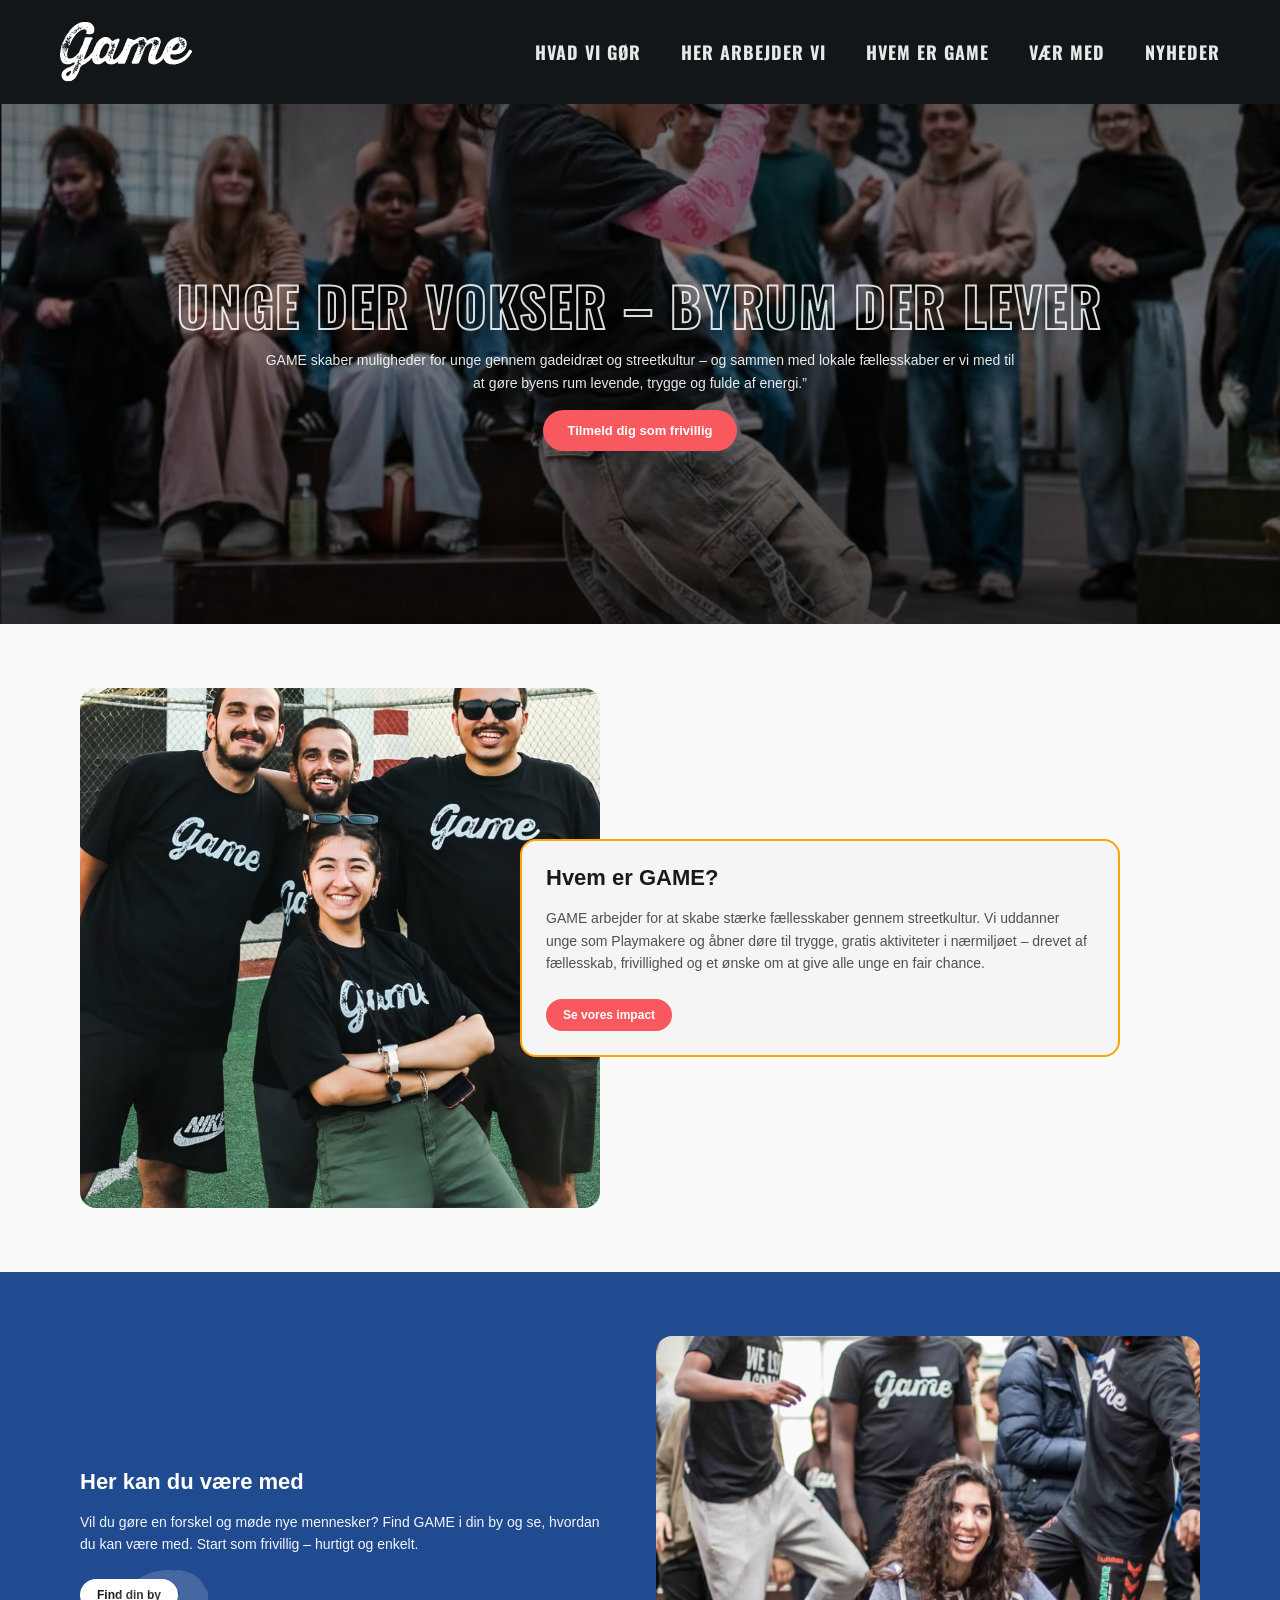
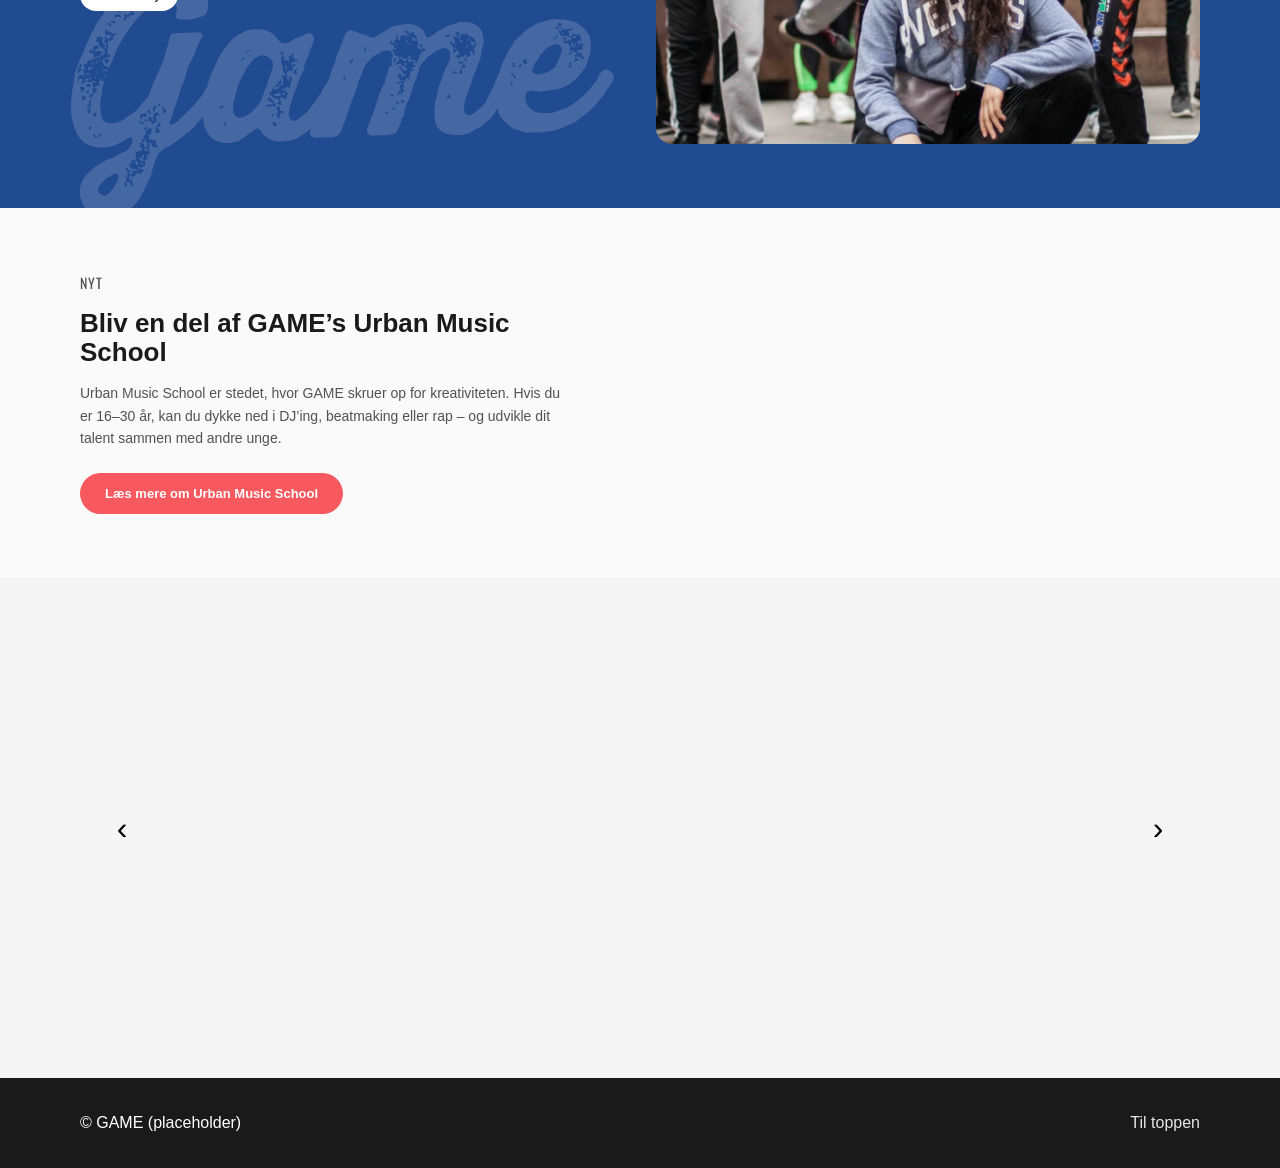
==== commit dc49193f: "Knapper" ====
--- a/index.html
+++ b/index.html
@@ -31,7 +31,7 @@
       <a href="" class="nav-link">HVAD VI GØR</a>
       <a href="" class="nav-link">HER ARBEJDER VI</a>
       <a href="" class="nav-link">HVEM ER GAME</a>
-      <a href="" class="nav-link">VÆR MED</a>
+      <a href="bliv-frivillig.html" class="nav-link">VÆR MED</a>
       <a href="" class="nav-link">NYHEDER</a>
     </nav>
 
@@ -48,7 +48,7 @@
       <p class="hero-sub">
         GAME skaber muligheder for unge gennem gadeidræt og streetkultur – og sammen med lokale fællesskaber er vi med til at gøre byens rum levende, trygge og fulde af energi.”
       </p>
-      <a class="btn btn-primary" href="#vaer-med">Tilmeld dig som frivillig</a>
+      <a class="btn btn-primary" href="bliv-frivillig.html">Tilmeld dig som frivillig</a>
     </div>
   </section>
 
--- a/style.css
+++ b/style.css
@@ -58,81 +58,6 @@
 }
 @media (max-width: 560px){
   .container{ padding-inline: var(--pad-mobile); }
-}
-
-/* ---------- HEADER ---------- */
-.site-header{
-  background: rgba(26,26,26,0.92);
-  color: var(--white);
-  position: relative;
-  z-index: 50;
-}
-.header-inner{
-  height: var(--nav-height);
-  display:flex;
-  align-items:center;
-  justify-content:space-between;
-  gap: var(--s3);
-}
-.brand-mark{
-  width: 44px;
-  height: 24px;
-  border-radius: 6px;
-  background: rgba(255,255,255,0.14);
-  display:inline-block;
-}
-.nav{
-  display:flex;
-  align-items:center;
-  gap: var(--nav-gap);
-}
-.nav-link{
-  font-family: "Oswald", "Inter", sans-serif;
-  font-size: 14px;
-  letter-spacing: 0.06em;
-  text-transform: uppercase;
-  opacity: 0.92;
-  padding: 10px 0;
-}
-.nav-link:hover{ opacity:1; }
-
-.burger{
-  display:none;
-  width:48px; height:48px;
-  border:0;
-  background:transparent;
-  cursor:pointer;
-}
-.burger span{
-  display:block;
-  height:2px;
-  background: var(--white);
-  margin:7px 0;
-  border-radius:999px;
-}
-
-/* Mobilmenu – JS toggler .is-open */
-@media (max-width: 900px){
-  .burger{ display:block; }
-
-  .nav{
-    position: fixed;
-    left: 0;
-    right: 0;
-    top: var(--nav-height);
-    background: rgba(26,26,26,0.96);
-    padding: var(--s4) var(--pad-tablet);
-    display:none;
-    flex-direction:column;
-    align-items:flex-start;
-    gap: var(--s2);
-    border-top: 1px solid rgba(255,255,255,0.12);
-  }
-  .nav.is-open{ display:flex; }
-  .nav-link{ width:100%; padding:12px 0; }
-}
-@media (max-width: 560px){
-  .nav{ padding-inline: var(--pad-mobile); }
 }
 
 /* ---------- HERO ---------- */
@@ -459,13 +384,6 @@
 }
 
 
-header {
-   padding: 1rem;
-   background: #fff3cd;
-   border-bottom: 1px solid #ddd;
-}
-
-
 /* ===== MOBILE FIRST ===== */
 /* 1 billede ad gangen + centreret */
 .gallery {
@@ -549,5 +467,96 @@
 .footer a{ opacity:0.9; }
 .footer a:hover{ opacity:1; }
 
-
-
+/* Menu */
+.navbar {
+  position: sticky;
+  top: 0;
+  width: 100%;
+  background: #121619;
+  z-index: 1000;
+}
+
+.nav-inner {
+  max-width: 1200px;
+  margin: 0 auto;
+  padding: 22px 20px;
+
+  display: flex;
+  align-items: center;
+}
+
+/* Hver nav punkt */
+.nav-links {
+  display: flex;
+  justify-content: space-between;
+  margin-left: auto;
+  display: flex;
+  gap: 40px;
+}
+
+/* Nav logo */
+.logo {
+  display: flex;
+  align-items: center;
+}
+
+/* Selve billedet */
+.logo img {
+  height: 60px;
+  width: auto;
+  display: block;
+}
+
+.navbar a {
+  color: #fff;
+  text-decoration: none;
+  font-family: 'Oswald', sans-serif;;
+  font-weight: bold;
+  letter-spacing: 1px;
+  font-size: 18px;
+  text-transform: uppercase;
+  opacity: 0.9;
+  transition: opacity 0.2s ease;
+}
+
+.navbar a:hover {
+  color: #F7595E
+}
+
+/* Burger hidden på desktop */
+.burger {
+  display: none;
+  font-size: 28px;
+  color: white;
+  cursor: pointer;
+}
+
+@media (max-width: 768px) {
+
+  /* Burger */
+  .burger {
+    display: block;
+    margin-left: auto;
+  }
+
+  /* NAV */
+  .nav-links {
+    display: none;
+    position: absolute;
+    top: 80px;
+    left: 0;
+    width: 100%;
+    background: #121619;
+
+    flex-direction: column;
+    align-items: center;
+    gap: 20px;
+    padding: 20px 0;
+  }
+
+  .nav-links.active {
+    display: flex;
+  }
+
+}
+
